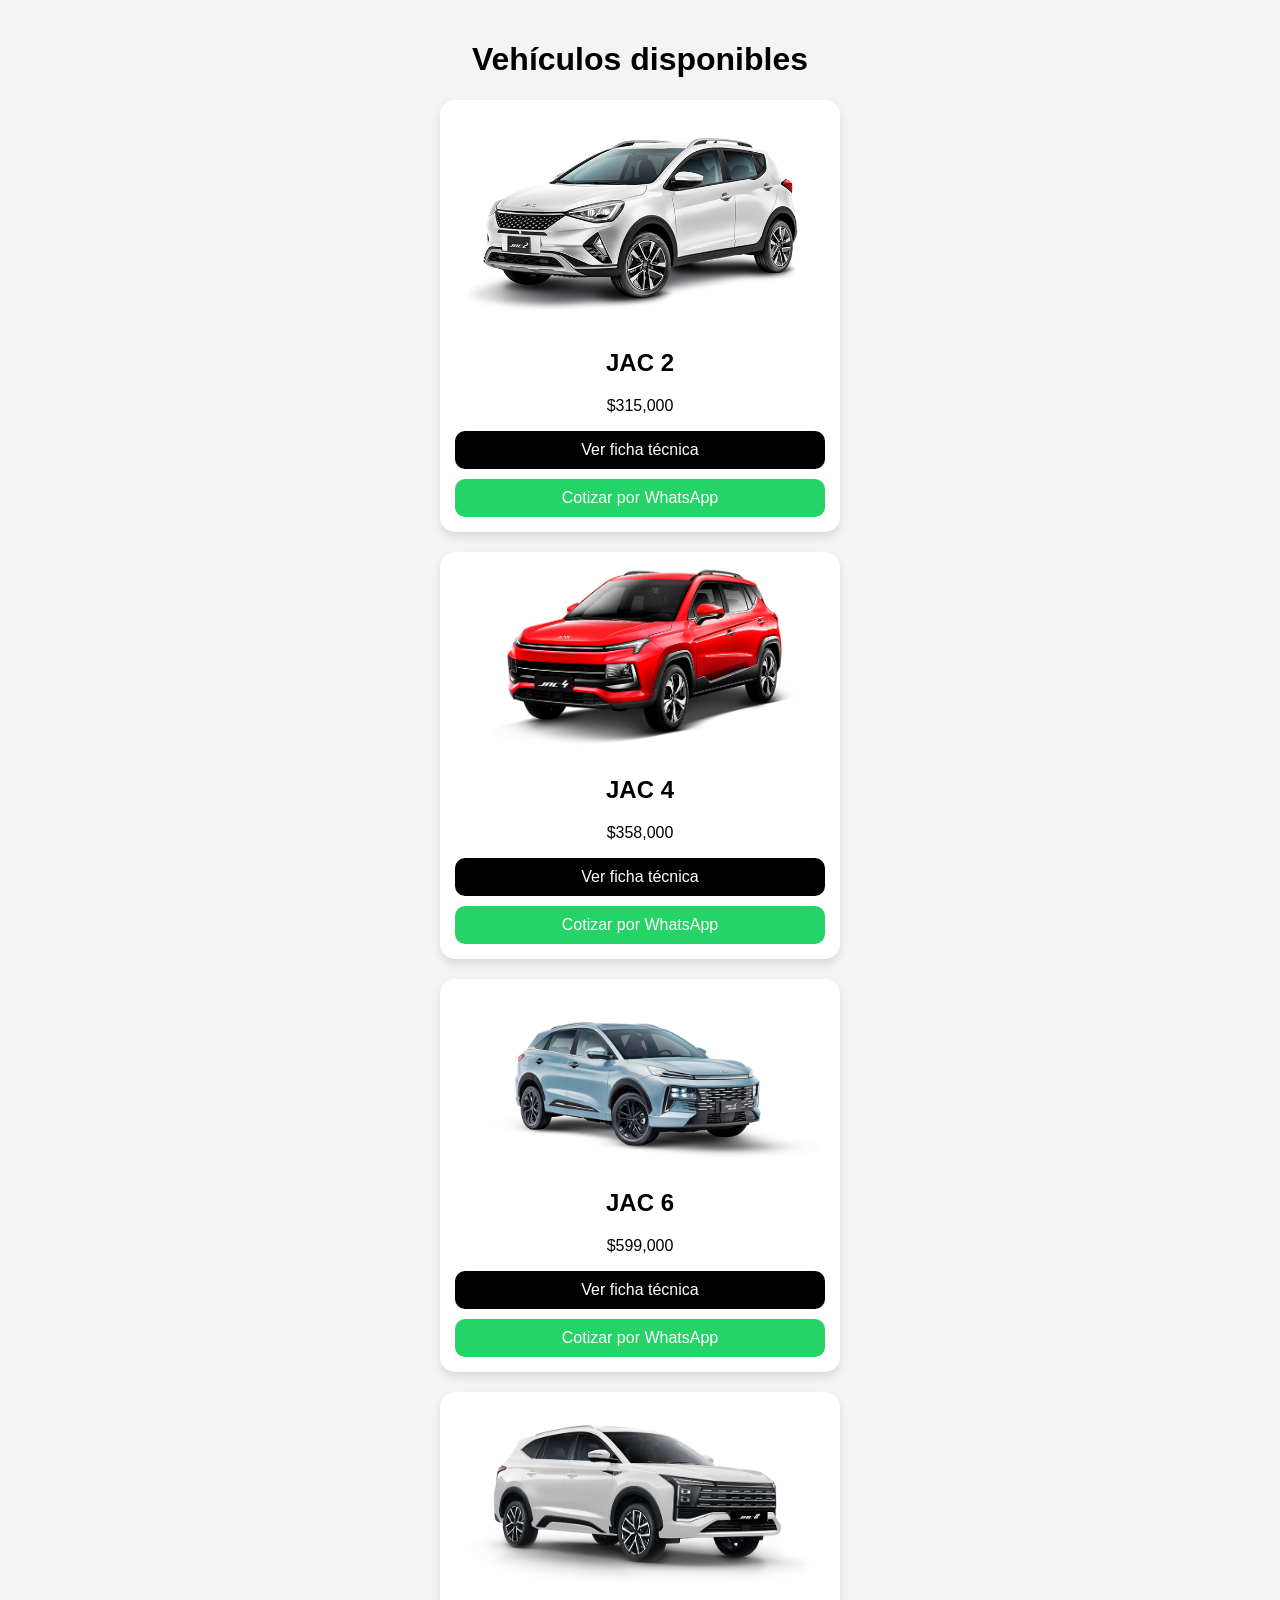
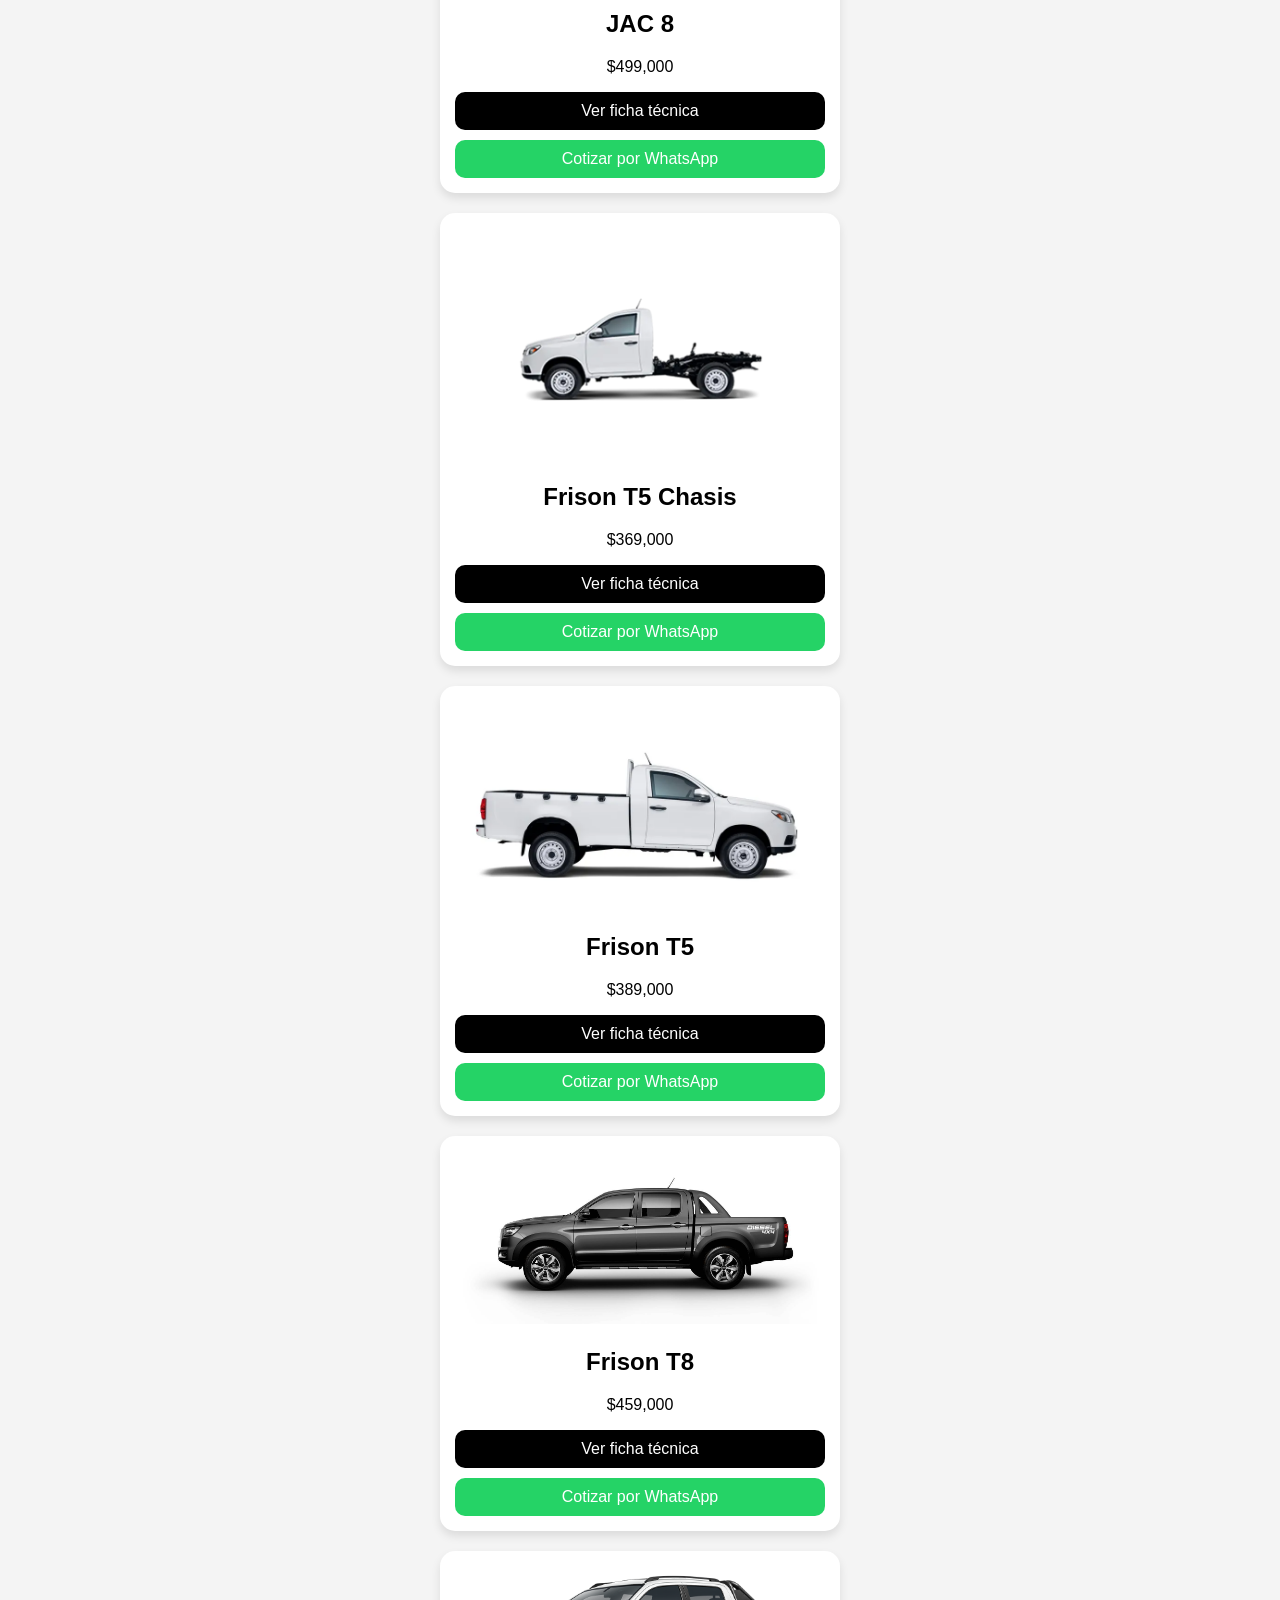
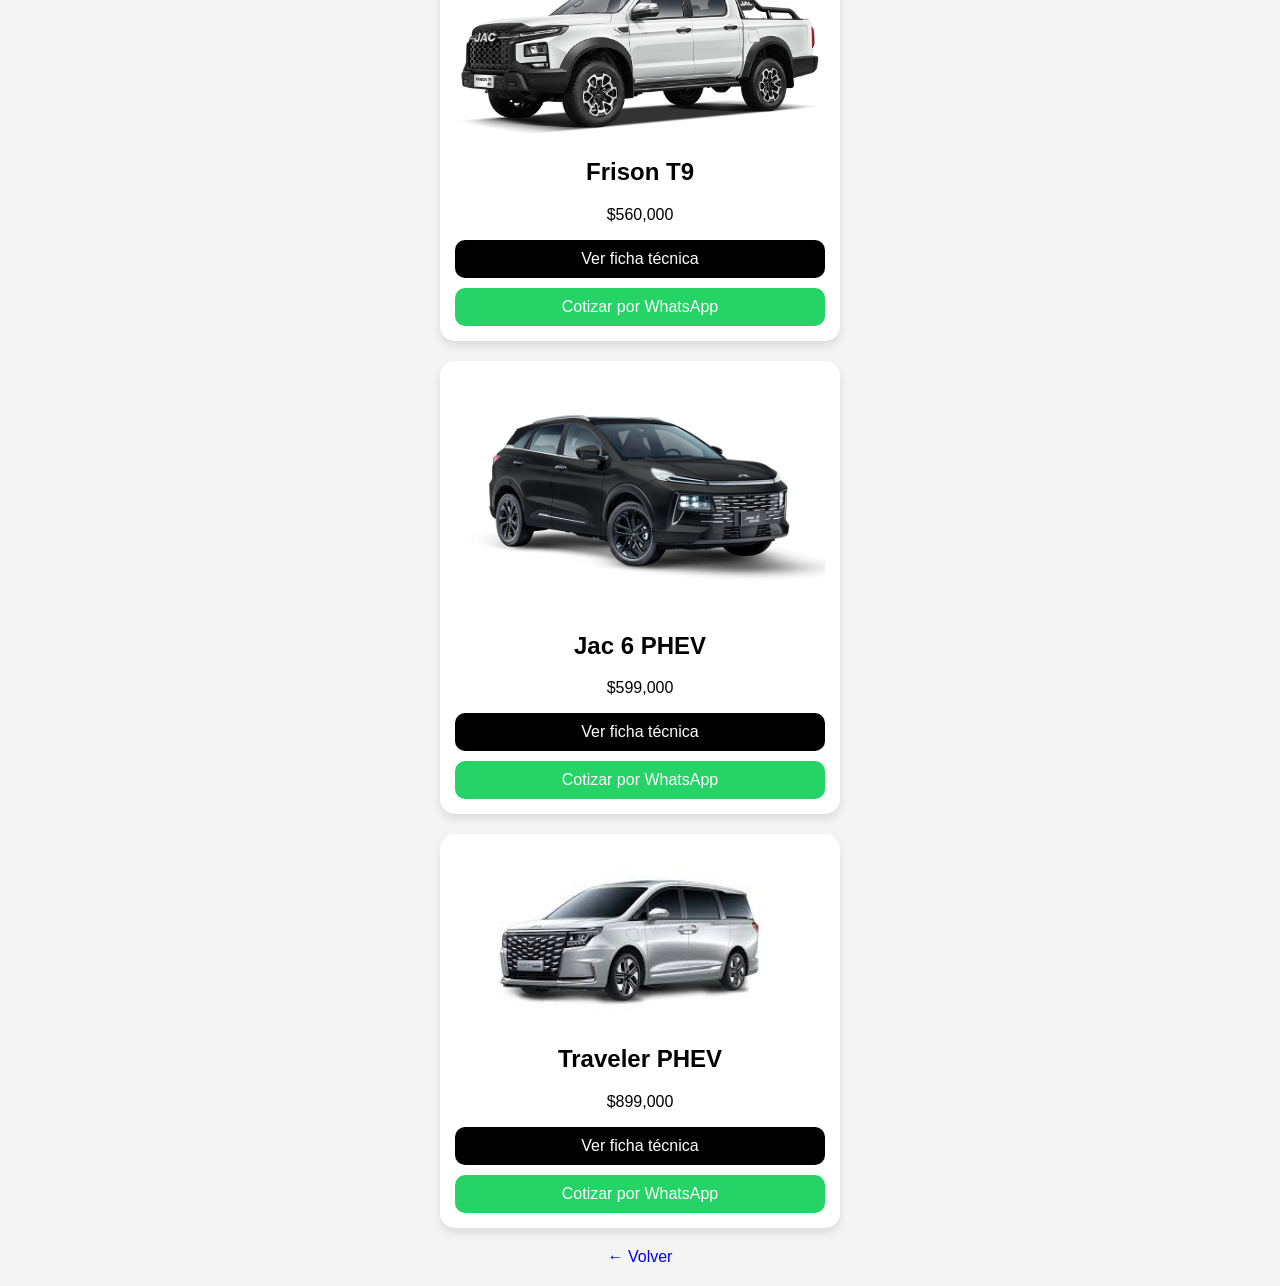
==== autos.html @ d7922a8b "tarjeta karla lista" ====
<!DOCTYPE html>
<html lang="es">
<head>
<meta charset="UTF-8">
<meta name="viewport" content="width=device-width, initial-scale=1.0">
<title>Vehículos</title>

<link rel="stylesheet" href="css/autos.css">
</head>

<body>

<div class="container">

<h1>Vehículos disponibles</h1>

<!-- AUTO 1 -->
<div class="card">
    <img src="src/jac2.jpg">
    <h2>JAC 2</h2>
    <p>$315,000</p>

    <a href="https://s3-giant-motors-cms-media-prod.s3.us-east-1.amazonaws.com/Ficha%20teÌcnica_JAC2%202026.pdf" target="_blank" class="btn-ver">
        Ver ficha técnica
    </a>

    <a href="https://wa.me/5219811570813" target="_blank" class="btn-wa">
        Cotizar por WhatsApp
    </a>
</div>

<!-- AUTO 2 -->
<div class="card">
    <img src="src/jac4.jpg">
    <h2>JAC 4</h2>
    <p>$358,000</p>

    <a href="https://s3-giant-motors-cms-media-prod.s3.us-east-1.amazonaws.com/Ficha%20tecnica%20JAC4%202026.pdf" target="_blank" class="btn-ver">
        Ver ficha técnica
    </a>

    <a href="https://wa.me/5219811570813" target="_blank" class="btn-wa">
        Cotizar por WhatsApp
    </a>
</div>

<!-- AUTO 3 -->
<div class="card">
    <img src="src/jac6.jpg">
    <h2>JAC 6</h2>
    <p>$599,000</p>

    <a href="https://s3-giant-motors-sitio-web-media.s3.us-east-1.amazonaws.com/Assets/JAC6-phev/info_media/Ficha+técnica+JAC6+PHEV.pdf" target="_blank" class="btn-ver">
        Ver ficha técnica
    </a>

    <a href="https://wa.me/5219811570813" target="_blank" class="btn-wa">
        Cotizar por WhatsApp
    </a>
</div>

<!-- AUTO 4 -->
<div class="card">
    <img src="src/jac8.jpg">
    <h2>JAC 8</h2>
    <p>$499,000</p>

    <a href="https://s3-giant-motors-cms-media-prod.s3.us-east-1.amazonaws.com/JAC_8_datasheet.pdf" target="_blank" class="btn-ver">
        Ver ficha técnica
    </a>

    <a href="https://wa.me/5219811570813" target="_blank" class="btn-wa">
        Cotizar por WhatsApp
    </a>
</div>

<!-- AUTO 5 -->
<div class="card">
    <img src="src/frisont5.jpg">
    <h2>Frison T5 Chasis</h2>
    <p>$369,000</p>

    <a href="https://s3-giant-motors-cms-media-prod.s3.us-east-1.amazonaws.com/Ficha%20tÃ©cnica_Frison%20T5%20Chasis_271125.pdf" target="_blank" class="btn-ver">
        Ver ficha técnica
    </a>

    <a href="https://wa.me/5219811570813" target="_blank" class="btn-wa">
        Cotizar por WhatsApp
    </a>
</div>
<!-- AUTO 6-->
<div class="card">
    <img src="src/frisont5c.jpg">
    <h2>Frison T5</h2>
    <p>$389,000</p>

    <a href="https://s3-giant-motors-cms-media-prod.s3.us-east-1.amazonaws.com/Ficha%20tÃ©cnica_Frison%20T5_271125.pdf" target="_blank" class="btn-ver">
        Ver ficha técnica
    </a>

    <a href="https://wa.me/5219811570813" target="_blank" class="btn-wa">
        Cotizar por WhatsApp
    </a>
</div>
<!-- AUTO 7 -->
<div class="card">
    <img src="src/frisonT8.jpg">
    <h2>Frison T8</h2>
    <p>$459,000</p>

    <a href="https://s3-giant-motors-cms-media-prod.s3.us-east-1.amazonaws.com/Ficha%20teÌcnica%20Frison%20T8%202026.pdf" target="_blank" class="btn-ver">
        Ver ficha técnica
    </a>

    <a href="https://wa.me/5219811570813" target="_blank" class="btn-wa">
        Cotizar por WhatsApp
    </a>
</div>

<div class="card">
    <img src="src/frisont9.jpg">
    <h2>Frison T9</h2>
    <p>$560,000</p>

    <a href="https://s3-giant-motors-cms-media-prod.s3.us-east-1.amazonaws.com/Ficha%20teÌcnica%20Frison%20T9_16.01.pdf target="_blank" class="btn-ver">
        Ver ficha técnica
    </a>

    <a href="https://wa.me/5219811570813" target="_blank" class="btn-wa">
        Cotizar por WhatsApp
    </a>
</div>

<div class="card">
    <img src="src/jac6phev.jpg">
    <h2>Jac 6 PHEV</h2>
    <p>$599,000</p>

    <a href="https://s3-giant-motors-sitio-web-media.s3.us-east-1.amazonaws.com/Assets/JAC6-phev/info_media/Ficha+técnica+JAC6+PHEV.pdf" target="_blank" class="btn-ver">
        Ver ficha técnica
    </a>

    <a href="https://wa.me/5219811570813" target="_blank" class="btn-wa">
        Cotizar por WhatsApp
    </a>
</div>

<div class="card">
    <img src="src/travelerphev.jpg">
    <h2>Traveler PHEV</h2>
    <p>$899,000</p>
    <a href="https://s3-giant-motors-crm-media-dev.s3.us-east-1.amazonaws.com/Products/product_datasheet_onepager/TRAVELER_PHEV/datasheet.pdf" target="_blank" class="btn-ver">
        Ver ficha técnica
    </a>

    <a href="https://wa.me/5219811570813" target="_blank" class="btn-wa">
        Cotizar por WhatsApp
    </a>
</div>

<a href="index.html" class="back">← Volver</a>

</div>

</body>
</html>
---- css/autos.css ----
body {
    font-family: Arial;
    margin: 0;
    background: #f4f4f4;
}

.container {
    max-width: 400px;
    margin: auto;
    padding: 20px;
}

h1 {
    text-align: center;
}

.card {
    background: white;
    border-radius: 15px;
    margin-bottom: 20px;
    padding: 15px;
    text-align: center;
    box-shadow: 0 5px 10px rgba(0,0,0,0.1);
}

.card img {
    width: 100%;
    border-radius: 10px;
}

.btn-ver {
    display: block;
    margin: 10px 0;
    padding: 10px;
    background: black;
    color: white;
    border-radius: 10px;
    text-decoration: none;
}

.btn-wa {
    display: block;
    padding: 10px;
    background: #25D366;
    color: white;
    border-radius: 10px;
    text-decoration: none;
}

.back {
    display: block;
    text-align: center;
    margin-top: 20px;
    text-decoration: none;
}
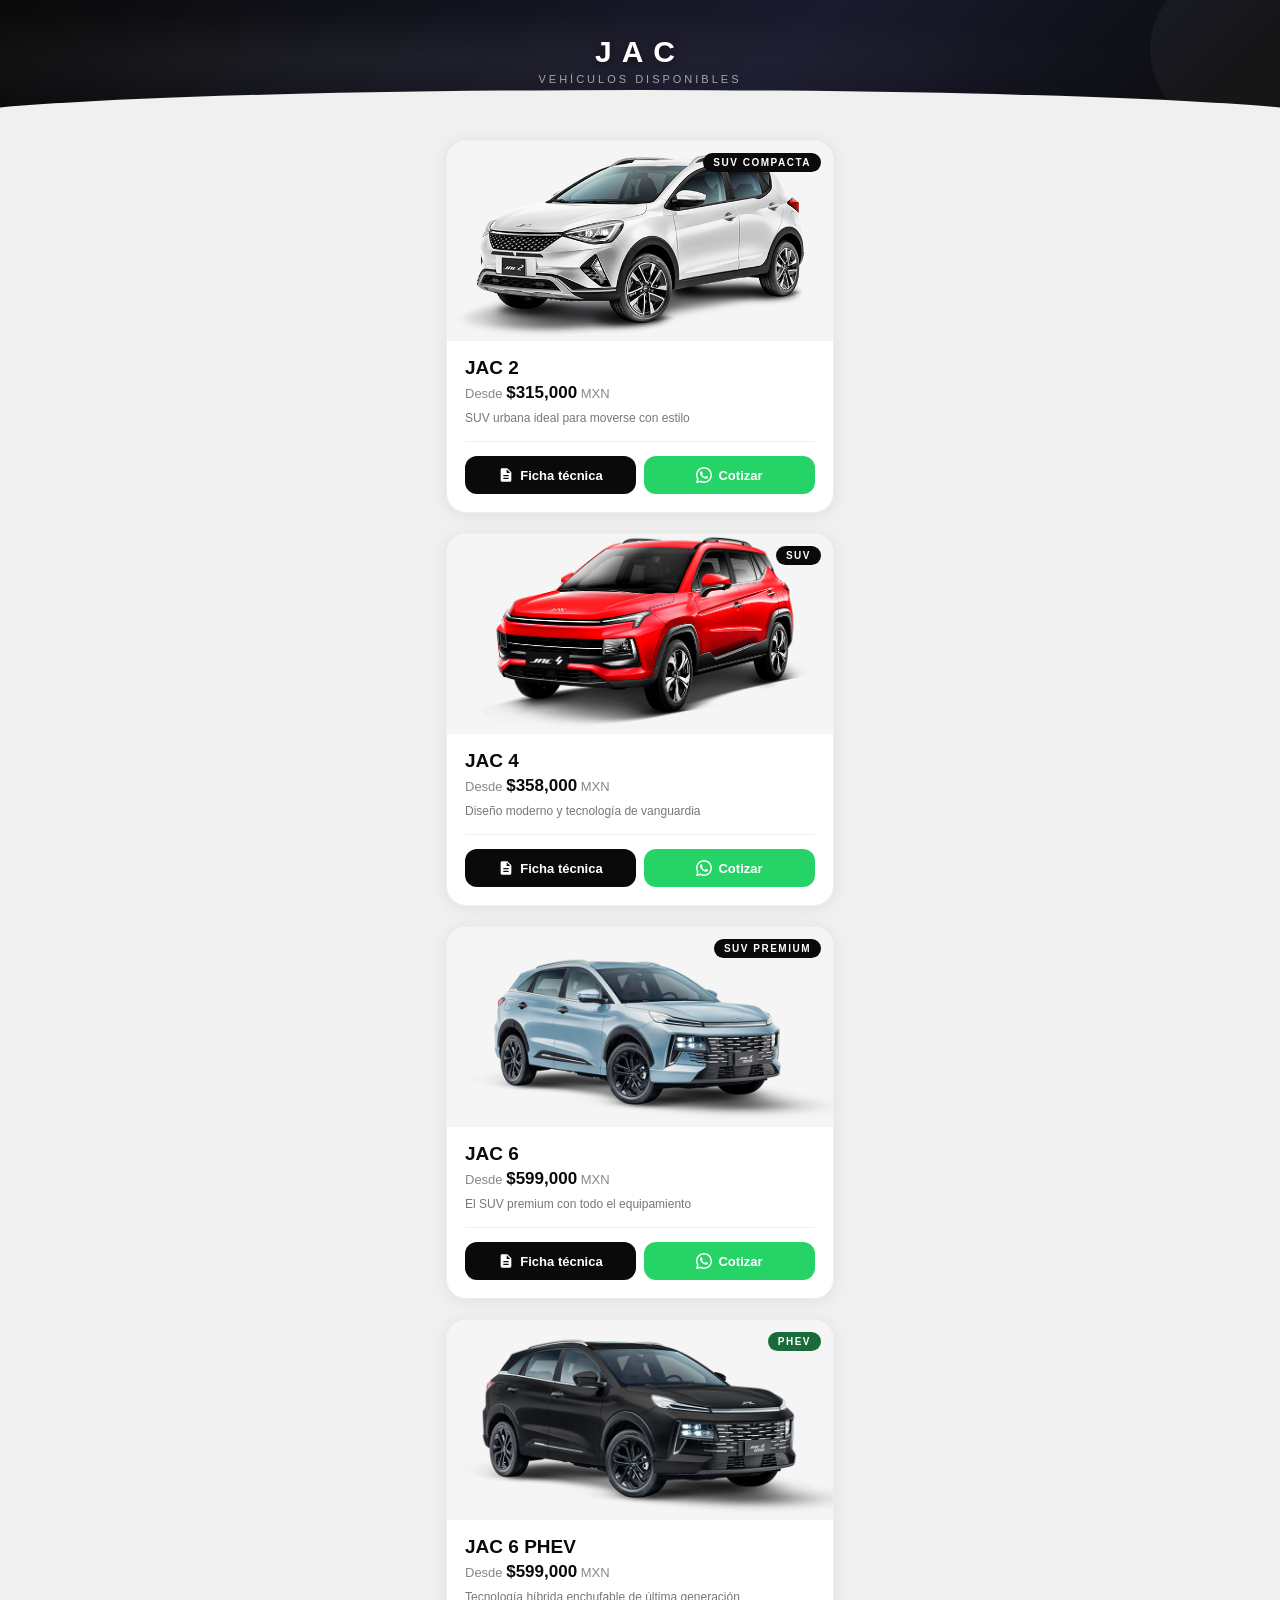
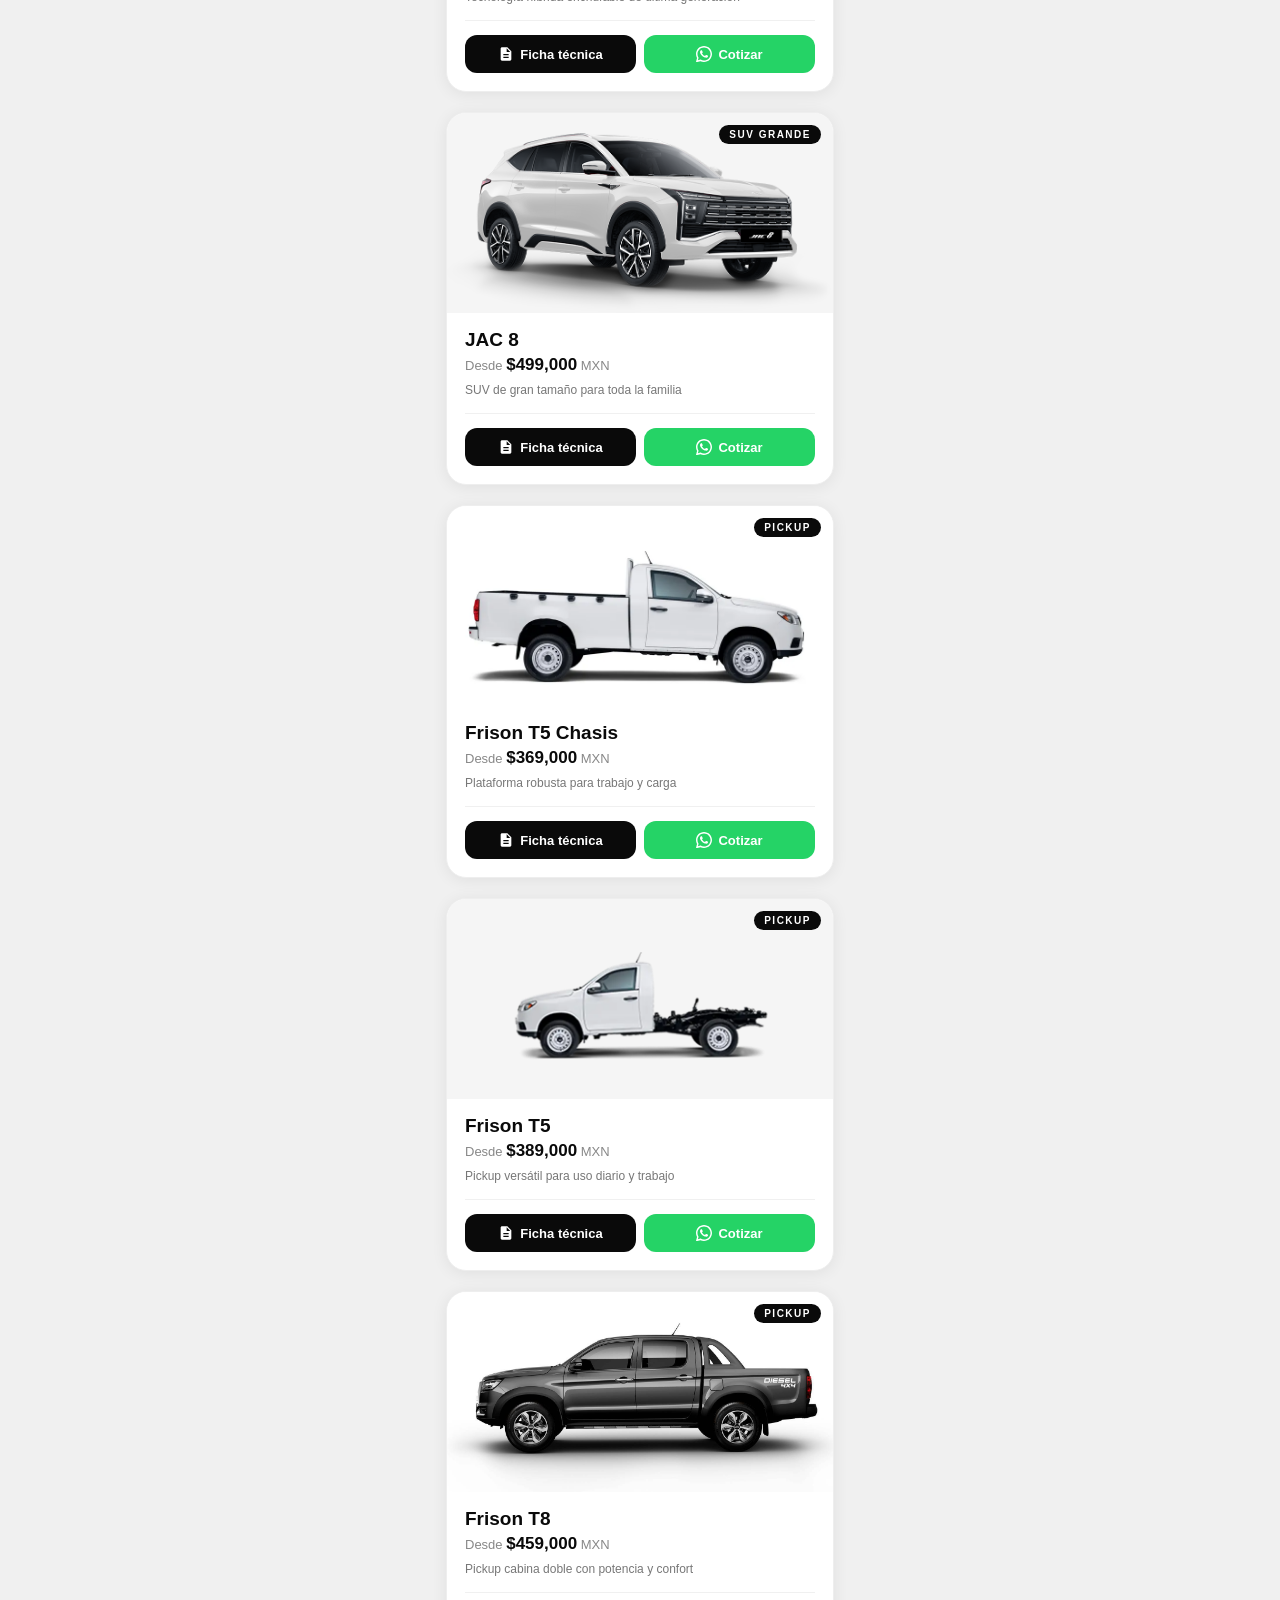
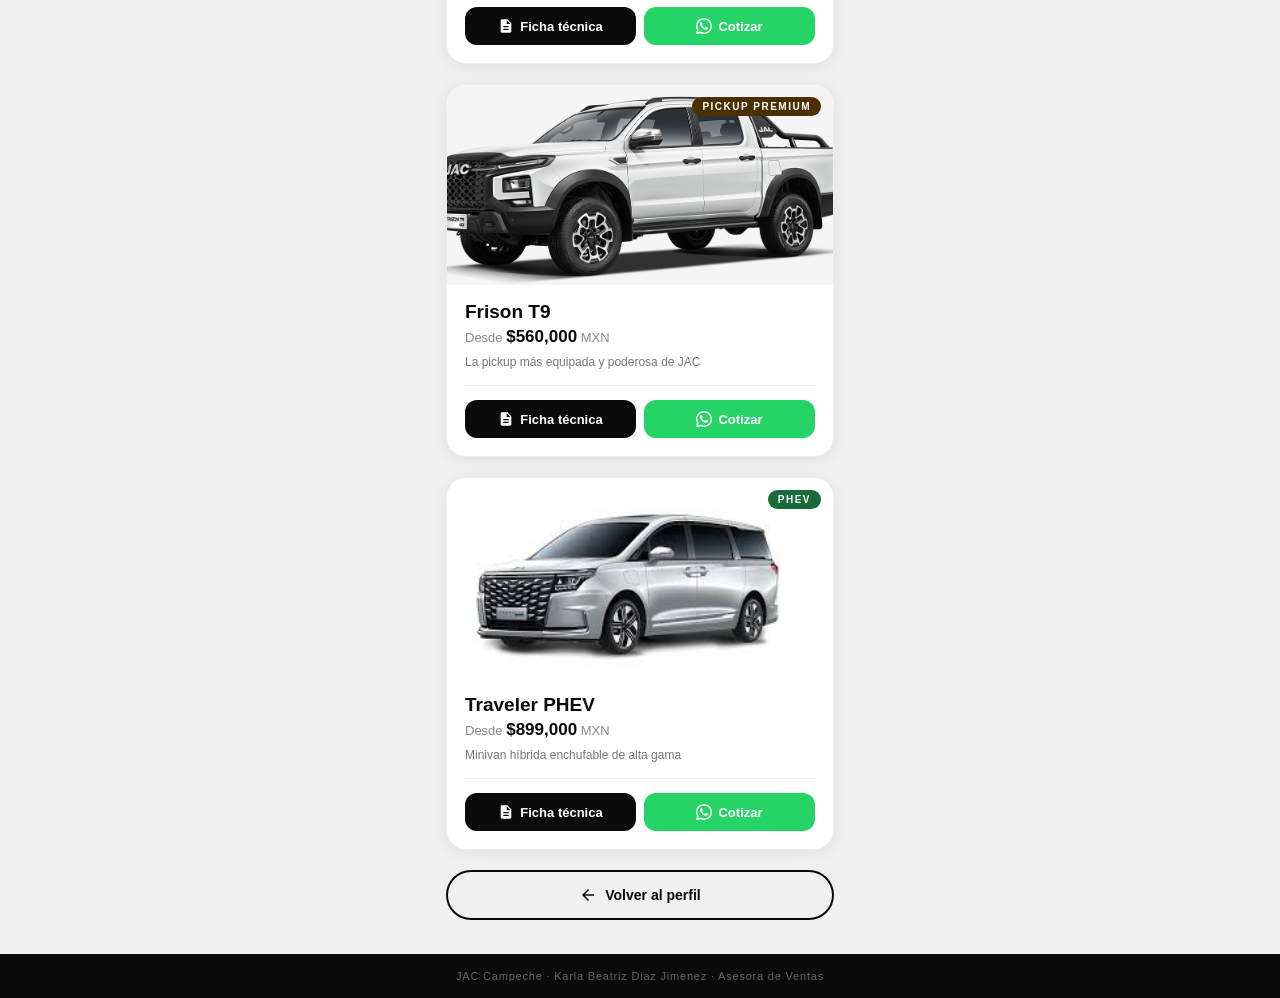
==== commit d62e8d18: "cambio de imagen y pdfs" ====
--- a/autos.html
+++ b/autos.html
@@ -3,163 +3,240 @@
 <head>
 <meta charset="UTF-8">
 <meta name="viewport" content="width=device-width, initial-scale=1.0">
-<title>Vehículos</title>
-
+<title>Vehículos JAC – Karla Diaz</title>
 <link rel="stylesheet" href="css/autos.css">
 </head>
-
 <body>
 
+<div class="page-header">
+  <div class="header-overlay"></div>
+  <div class="header-content">
+    <span class="header-brand">JAC</span>
+    <p class="header-sub">Vehículos disponibles</p>
+  </div>
+</div>
+
 <div class="container">
 
-<h1>Vehículos disponibles</h1>
-
-<!-- AUTO 1 -->
-<div class="card">
-    <img src="src/jac2.jpg">
-    <h2>JAC 2</h2>
-    <p>$315,000</p>
-
-    <a href="https://s3-giant-motors-cms-media-prod.s3.us-east-1.amazonaws.com/Ficha%20teÌcnica_JAC2%202026.pdf" target="_blank" class="btn-ver">
-        Ver ficha técnica
-    </a>
-
-    <a href="https://wa.me/5219811570813" target="_blank" class="btn-wa">
-        Cotizar por WhatsApp
-    </a>
+  <!-- JAC 2 -->
+  <div class="card">
+    <div class="card-badge">SUV Compacta</div>
+    <img src="src/jac2.jpg" alt="JAC 2">
+    <div class="card-body">
+      <h2>JAC 2</h2>
+      <p class="price">Desde <strong>$315,000</strong> MXN</p>
+      <p class="tagline">SUV urbana ideal para moverse con estilo</p>
+      <div class="card-actions">
+        <a href="fichas/jac2.pdf" target="_blank" class="btn-ver">
+          <svg viewBox="0 0 24 24" fill="currentColor" width="16" height="16"><path d="M14 2H6c-1.1 0-2 .9-2 2v16c0 1.1.9 2 2 2h12c1.1 0 2-.9 2-2V8l-6-6zm2 16H8v-2h8v2zm0-4H8v-2h8v2zm-3-5V3.5L18.5 9H13z"/></svg>
+          Ficha técnica
+        </a>
+        <a href="https://wa.me/5219811570813" target="_blank" class="btn-wa">
+          <svg viewBox="0 0 24 24" fill="currentColor" width="16" height="16"><path d="M17.472 14.382c-.297-.149-1.758-.867-2.03-.967c-.273-.099-.471-.148-.67.15c-.197.297-.767.966-.94 1.164c-.173.199-.347.223-.644.075c-.297-.15-1.255-.463-2.39-1.475c-.883-.788-1.48-1.761-1.653-2.059c-.173-.297-.018-.458.13-.606c.134-.133.298-.347.446-.52c.149-.174.198-.298.298-.497c.099-.198.05-.371-.025-.52c-.075-.149-.669-1.612-.916-2.207c-.242-.579-.487-.5-.669-.51c-.173-.008-.371-.01-.57-.01c-.198 0-.52.074-.792.372c-.272.297-1.04 1.016-1.04 2.479c0 1.462 1.065 2.875 1.213 3.074c.149.198 2.096 3.2 5.077 4.487c.709.306 1.262.489 1.694.625c.712.227 1.36.195 1.871.118c.571-.085 1.758-.719 2.006-1.413c.248-.694.248-1.289.173-1.413c-.074-.124-.272-.198-.57-.347zM12 0C5.373 0 0 5.373 0 12c0 2.127.558 4.121 1.531 5.847L.057 23.578a.563.563 0 00.666.726l5.898-1.545A11.945 11.945 0 0012 24c6.627 0 12-5.373 12-12S18.627 0 12 0zm0 21.818a9.805 9.805 0 01-5.032-1.386l-.361-.215-3.739.98.998-3.638-.235-.374A9.817 9.817 0 012.182 12C2.182 6.57 6.57 2.182 12 2.182S21.818 6.57 21.818 12 17.43 21.818 12 21.818z"/></svg>
+          Cotizar
+        </a>
+      </div>
+    </div>
+  </div>
+
+  <!-- JAC 4 -->
+  <div class="card">
+    <div class="card-badge">SUV</div>
+    <img src="src/jac4.jpg" alt="JAC 4">
+    <div class="card-body">
+      <h2>JAC 4</h2>
+      <p class="price">Desde <strong>$358,000</strong> MXN</p>
+      <p class="tagline">Diseño moderno y tecnología de vanguardia</p>
+      <div class="card-actions">
+        <a href="fichas/jac4.pdf" target="_blank" class="btn-ver">
+          <svg viewBox="0 0 24 24" fill="currentColor" width="16" height="16"><path d="M14 2H6c-1.1 0-2 .9-2 2v16c0 1.1.9 2 2 2h12c1.1 0 2-.9 2-2V8l-6-6zm2 16H8v-2h8v2zm0-4H8v-2h8v2zm-3-5V3.5L18.5 9H13z"/></svg>
+          Ficha técnica
+        </a>
+        <a href="https://wa.me/5219811570813" target="_blank" class="btn-wa">
+          <svg viewBox="0 0 24 24" fill="currentColor" width="16" height="16"><path d="M17.472 14.382c-.297-.149-1.758-.867-2.03-.967c-.273-.099-.471-.148-.67.15c-.197.297-.767.966-.94 1.164c-.173.199-.347.223-.644.075c-.297-.15-1.255-.463-2.39-1.475c-.883-.788-1.48-1.761-1.653-2.059c-.173-.297-.018-.458.13-.606c.134-.133.298-.347.446-.52c.149-.174.198-.298.298-.497c.099-.198.05-.371-.025-.52c-.075-.149-.669-1.612-.916-2.207c-.242-.579-.487-.5-.669-.51c-.173-.008-.371-.01-.57-.01c-.198 0-.52.074-.792.372c-.272.297-1.04 1.016-1.04 2.479c0 1.462 1.065 2.875 1.213 3.074c.149.198 2.096 3.2 5.077 4.487c.709.306 1.262.489 1.694.625c.712.227 1.36.195 1.871.118c.571-.085 1.758-.719 2.006-1.413c.248-.694.248-1.289.173-1.413c-.074-.124-.272-.198-.57-.347zM12 0C5.373 0 0 5.373 0 12c0 2.127.558 4.121 1.531 5.847L.057 23.578a.563.563 0 00.666.726l5.898-1.545A11.945 11.945 0 0012 24c6.627 0 12-5.373 12-12S18.627 0 12 0zm0 21.818a9.805 9.805 0 01-5.032-1.386l-.361-.215-3.739.98.998-3.638-.235-.374A9.817 9.817 0 012.182 12C2.182 6.57 6.57 2.182 12 2.182S21.818 6.57 21.818 12 17.43 21.818 12 21.818z"/></svg>
+          Cotizar
+        </a>
+      </div>
+    </div>
+  </div>
+
+  <!-- JAC 6 -->
+  <div class="card">
+    <div class="card-badge">SUV Premium</div>
+    <img src="src/jac6.jpg" alt="JAC 6">
+    <div class="card-body">
+      <h2>JAC 6</h2>
+      <p class="price">Desde <strong>$599,000</strong> MXN</p>
+      <p class="tagline">El SUV premium con todo el equipamiento</p>
+      <div class="card-actions">
+        <a href="fichas/jac6.pdf" target="_blank" class="btn-ver">
+          <svg viewBox="0 0 24 24" fill="currentColor" width="16" height="16"><path d="M14 2H6c-1.1 0-2 .9-2 2v16c0 1.1.9 2 2 2h12c1.1 0 2-.9 2-2V8l-6-6zm2 16H8v-2h8v2zm0-4H8v-2h8v2zm-3-5V3.5L18.5 9H13z"/></svg>
+          Ficha técnica
+        </a>
+        <a href="https://wa.me/5219811570813" target="_blank" class="btn-wa">
+          <svg viewBox="0 0 24 24" fill="currentColor" width="16" height="16"><path d="M17.472 14.382c-.297-.149-1.758-.867-2.03-.967c-.273-.099-.471-.148-.67.15c-.197.297-.767.966-.94 1.164c-.173.199-.347.223-.644.075c-.297-.15-1.255-.463-2.39-1.475c-.883-.788-1.48-1.761-1.653-2.059c-.173-.297-.018-.458.13-.606c.134-.133.298-.347.446-.52c.149-.174.198-.298.298-.497c.099-.198.05-.371-.025-.52c-.075-.149-.669-1.612-.916-2.207c-.242-.579-.487-.5-.669-.51c-.173-.008-.371-.01-.57-.01c-.198 0-.52.074-.792.372c-.272.297-1.04 1.016-1.04 2.479c0 1.462 1.065 2.875 1.213 3.074c.149.198 2.096 3.2 5.077 4.487c.709.306 1.262.489 1.694.625c.712.227 1.36.195 1.871.118c.571-.085 1.758-.719 2.006-1.413c.248-.694.248-1.289.173-1.413c-.074-.124-.272-.198-.57-.347zM12 0C5.373 0 0 5.373 0 12c0 2.127.558 4.121 1.531 5.847L.057 23.578a.563.563 0 00.666.726l5.898-1.545A11.945 11.945 0 0012 24c6.627 0 12-5.373 12-12S18.627 0 12 0zm0 21.818a9.805 9.805 0 01-5.032-1.386l-.361-.215-3.739.98.998-3.638-.235-.374A9.817 9.817 0 012.182 12C2.182 6.57 6.57 2.182 12 2.182S21.818 6.57 21.818 12 17.43 21.818 12 21.818z"/></svg>
+          Cotizar
+        </a>
+      </div>
+    </div>
+  </div>
+
+  <!-- JAC 6 PHEV -->
+  <div class="card">
+    <div class="card-badge badge-phev">PHEV</div>
+    <img src="src/jac6phev.jpg" alt="JAC 6 PHEV">
+    <div class="card-body">
+      <h2>JAC 6 PHEV</h2>
+      <p class="price">Desde <strong>$599,000</strong> MXN</p>
+      <p class="tagline">Tecnología híbrida enchufable de última generación</p>
+      <div class="card-actions">
+        <a href="fichas/jac6phev.pdf" target="_blank" class="btn-ver">
+          <svg viewBox="0 0 24 24" fill="currentColor" width="16" height="16"><path d="M14 2H6c-1.1 0-2 .9-2 2v16c0 1.1.9 2 2 2h12c1.1 0 2-.9 2-2V8l-6-6zm2 16H8v-2h8v2zm0-4H8v-2h8v2zm-3-5V3.5L18.5 9H13z"/></svg>
+          Ficha técnica
+        </a>
+        <a href="https://wa.me/5219811570813" target="_blank" class="btn-wa">
+          <svg viewBox="0 0 24 24" fill="currentColor" width="16" height="16"><path d="M17.472 14.382c-.297-.149-1.758-.867-2.03-.967c-.273-.099-.471-.148-.67.15c-.197.297-.767.966-.94 1.164c-.173.199-.347.223-.644.075c-.297-.15-1.255-.463-2.39-1.475c-.883-.788-1.48-1.761-1.653-2.059c-.173-.297-.018-.458.13-.606c.134-.133.298-.347.446-.52c.149-.174.198-.298.298-.497c.099-.198.05-.371-.025-.52c-.075-.149-.669-1.612-.916-2.207c-.242-.579-.487-.5-.669-.51c-.173-.008-.371-.01-.57-.01c-.198 0-.52.074-.792.372c-.272.297-1.04 1.016-1.04 2.479c0 1.462 1.065 2.875 1.213 3.074c.149.198 2.096 3.2 5.077 4.487c.709.306 1.262.489 1.694.625c.712.227 1.36.195 1.871.118c.571-.085 1.758-.719 2.006-1.413c.248-.694.248-1.289.173-1.413c-.074-.124-.272-.198-.57-.347zM12 0C5.373 0 0 5.373 0 12c0 2.127.558 4.121 1.531 5.847L.057 23.578a.563.563 0 00.666.726l5.898-1.545A11.945 11.945 0 0012 24c6.627 0 12-5.373 12-12S18.627 0 12 0zm0 21.818a9.805 9.805 0 01-5.032-1.386l-.361-.215-3.739.98.998-3.638-.235-.374A9.817 9.817 0 012.182 12C2.182 6.57 6.57 2.182 12 2.182S21.818 6.57 21.818 12 17.43 21.818 12 21.818z"/></svg>
+          Cotizar
+        </a>
+      </div>
+    </div>
+  </div>
+
+  <!-- JAC 8 -->
+  <div class="card">
+    <div class="card-badge">SUV Grande</div>
+    <img src="src/jac8.jpg" alt="JAC 8">
+    <div class="card-body">
+      <h2>JAC 8</h2>
+      <p class="price">Desde <strong>$499,000</strong> MXN</p>
+      <p class="tagline">SUV de gran tamaño para toda la familia</p>
+      <div class="card-actions">
+        <a href="fichas/jac8.pdf" target="_blank" class="btn-ver">
+          <svg viewBox="0 0 24 24" fill="currentColor" width="16" height="16"><path d="M14 2H6c-1.1 0-2 .9-2 2v16c0 1.1.9 2 2 2h12c1.1 0 2-.9 2-2V8l-6-6zm2 16H8v-2h8v2zm0-4H8v-2h8v2zm-3-5V3.5L18.5 9H13z"/></svg>
+          Ficha técnica
+        </a>
+        <a href="https://wa.me/5219811570813" target="_blank" class="btn-wa">
+          <svg viewBox="0 0 24 24" fill="currentColor" width="16" height="16"><path d="M17.472 14.382c-.297-.149-1.758-.867-2.03-.967c-.273-.099-.471-.148-.67.15c-.197.297-.767.966-.94 1.164c-.173.199-.347.223-.644.075c-.297-.15-1.255-.463-2.39-1.475c-.883-.788-1.48-1.761-1.653-2.059c-.173-.297-.018-.458.13-.606c.134-.133.298-.347.446-.52c.149-.174.198-.298.298-.497c.099-.198.05-.371-.025-.52c-.075-.149-.669-1.612-.916-2.207c-.242-.579-.487-.5-.669-.51c-.173-.008-.371-.01-.57-.01c-.198 0-.52.074-.792.372c-.272.297-1.04 1.016-1.04 2.479c0 1.462 1.065 2.875 1.213 3.074c.149.198 2.096 3.2 5.077 4.487c.709.306 1.262.489 1.694.625c.712.227 1.36.195 1.871.118c.571-.085 1.758-.719 2.006-1.413c.248-.694.248-1.289.173-1.413c-.074-.124-.272-.198-.57-.347zM12 0C5.373 0 0 5.373 0 12c0 2.127.558 4.121 1.531 5.847L.057 23.578a.563.563 0 00.666.726l5.898-1.545A11.945 11.945 0 0012 24c6.627 0 12-5.373 12-12S18.627 0 12 0zm0 21.818a9.805 9.805 0 01-5.032-1.386l-.361-.215-3.739.98.998-3.638-.235-.374A9.817 9.817 0 012.182 12C2.182 6.57 6.57 2.182 12 2.182S21.818 6.57 21.818 12 17.43 21.818 12 21.818z"/></svg>
+          Cotizar
+        </a>
+      </div>
+    </div>
+  </div>
+
+  <!-- FRISON T5 CHASIS -->
+  <div class="card">
+    <div class="card-badge">Pickup</div>
+    <img src="src/frisont5c.jpg" alt="Frison T5 Chasis">
+    <div class="card-body">
+      <h2>Frison T5 Chasis</h2>
+      <p class="price">Desde <strong>$369,000</strong> MXN</p>
+      <p class="tagline">Plataforma robusta para trabajo y carga</p>
+      <div class="card-actions">
+        <a href="fichas/frisont5chasis.pdf" target="_blank" class="btn-ver">
+          <svg viewBox="0 0 24 24" fill="currentColor" width="16" height="16"><path d="M14 2H6c-1.1 0-2 .9-2 2v16c0 1.1.9 2 2 2h12c1.1 0 2-.9 2-2V8l-6-6zm2 16H8v-2h8v2zm0-4H8v-2h8v2zm-3-5V3.5L18.5 9H13z"/></svg>
+          Ficha técnica
+        </a>
+        <a href="https://wa.me/5219811570813" target="_blank" class="btn-wa">
+          <svg viewBox="0 0 24 24" fill="currentColor" width="16" height="16"><path d="M17.472 14.382c-.297-.149-1.758-.867-2.03-.967c-.273-.099-.471-.148-.67.15c-.197.297-.767.966-.94 1.164c-.173.199-.347.223-.644.075c-.297-.15-1.255-.463-2.39-1.475c-.883-.788-1.48-1.761-1.653-2.059c-.173-.297-.018-.458.13-.606c.134-.133.298-.347.446-.52c.149-.174.198-.298.298-.497c.099-.198.05-.371-.025-.52c-.075-.149-.669-1.612-.916-2.207c-.242-.579-.487-.5-.669-.51c-.173-.008-.371-.01-.57-.01c-.198 0-.52.074-.792.372c-.272.297-1.04 1.016-1.04 2.479c0 1.462 1.065 2.875 1.213 3.074c.149.198 2.096 3.2 5.077 4.487c.709.306 1.262.489 1.694.625c.712.227 1.36.195 1.871.118c.571-.085 1.758-.719 2.006-1.413c.248-.694.248-1.289.173-1.413c-.074-.124-.272-.198-.57-.347zM12 0C5.373 0 0 5.373 0 12c0 2.127.558 4.121 1.531 5.847L.057 23.578a.563.563 0 00.666.726l5.898-1.545A11.945 11.945 0 0012 24c6.627 0 12-5.373 12-12S18.627 0 12 0zm0 21.818a9.805 9.805 0 01-5.032-1.386l-.361-.215-3.739.98.998-3.638-.235-.374A9.817 9.817 0 012.182 12C2.182 6.57 6.57 2.182 12 2.182S21.818 6.57 21.818 12 17.43 21.818 12 21.818z"/></svg>
+          Cotizar
+        </a>
+      </div>
+    </div>
+  </div>
+
+  <!-- FRISON T5 -->
+  <div class="card">
+    <div class="card-badge">Pickup</div>
+    <img src="src/frisont5.jpg" alt="Frison T5">
+    <div class="card-body">
+      <h2>Frison T5</h2>
+      <p class="price">Desde <strong>$389,000</strong> MXN</p>
+      <p class="tagline">Pickup versátil para uso diario y trabajo</p>
+      <div class="card-actions">
+        <a href="fichas/frisont5.pdf" target="_blank" class="btn-ver">
+          <svg viewBox="0 0 24 24" fill="currentColor" width="16" height="16"><path d="M14 2H6c-1.1 0-2 .9-2 2v16c0 1.1.9 2 2 2h12c1.1 0 2-.9 2-2V8l-6-6zm2 16H8v-2h8v2zm0-4H8v-2h8v2zm-3-5V3.5L18.5 9H13z"/></svg>
+          Ficha técnica
+        </a>
+        <a href="https://wa.me/5219811570813" target="_blank" class="btn-wa">
+          <svg viewBox="0 0 24 24" fill="currentColor" width="16" height="16"><path d="M17.472 14.382c-.297-.149-1.758-.867-2.03-.967c-.273-.099-.471-.148-.67.15c-.197.297-.767.966-.94 1.164c-.173.199-.347.223-.644.075c-.297-.15-1.255-.463-2.39-1.475c-.883-.788-1.48-1.761-1.653-2.059c-.173-.297-.018-.458.13-.606c.134-.133.298-.347.446-.52c.149-.174.198-.298.298-.497c.099-.198.05-.371-.025-.52c-.075-.149-.669-1.612-.916-2.207c-.242-.579-.487-.5-.669-.51c-.173-.008-.371-.01-.57-.01c-.198 0-.52.074-.792.372c-.272.297-1.04 1.016-1.04 2.479c0 1.462 1.065 2.875 1.213 3.074c.149.198 2.096 3.2 5.077 4.487c.709.306 1.262.489 1.694.625c.712.227 1.36.195 1.871.118c.571-.085 1.758-.719 2.006-1.413c.248-.694.248-1.289.173-1.413c-.074-.124-.272-.198-.57-.347zM12 0C5.373 0 0 5.373 0 12c0 2.127.558 4.121 1.531 5.847L.057 23.578a.563.563 0 00.666.726l5.898-1.545A11.945 11.945 0 0012 24c6.627 0 12-5.373 12-12S18.627 0 12 0zm0 21.818a9.805 9.805 0 01-5.032-1.386l-.361-.215-3.739.98.998-3.638-.235-.374A9.817 9.817 0 012.182 12C2.182 6.57 6.57 2.182 12 2.182S21.818 6.57 21.818 12 17.43 21.818 12 21.818z"/></svg>
+          Cotizar
+        </a>
+      </div>
+    </div>
+  </div>
+
+  <!-- FRISON T8 -->
+  <div class="card">
+    <div class="card-badge">Pickup</div>
+    <img src="src/frisonT8.jpg" alt="Frison T8">
+    <div class="card-body">
+      <h2>Frison T8</h2>
+      <p class="price">Desde <strong>$459,000</strong> MXN</p>
+      <p class="tagline">Pickup cabina doble con potencia y confort</p>
+      <div class="card-actions">
+        <a href="fichas/frisont8.pdf" target="_blank" class="btn-ver">
+          <svg viewBox="0 0 24 24" fill="currentColor" width="16" height="16"><path d="M14 2H6c-1.1 0-2 .9-2 2v16c0 1.1.9 2 2 2h12c1.1 0 2-.9 2-2V8l-6-6zm2 16H8v-2h8v2zm0-4H8v-2h8v2zm-3-5V3.5L18.5 9H13z"/></svg>
+          Ficha técnica
+        </a>
+        <a href="https://wa.me/5219811570813" target="_blank" class="btn-wa">
+          <svg viewBox="0 0 24 24" fill="currentColor" width="16" height="16"><path d="M17.472 14.382c-.297-.149-1.758-.867-2.03-.967c-.273-.099-.471-.148-.67.15c-.197.297-.767.966-.94 1.164c-.173.199-.347.223-.644.075c-.297-.15-1.255-.463-2.39-1.475c-.883-.788-1.48-1.761-1.653-2.059c-.173-.297-.018-.458.13-.606c.134-.133.298-.347.446-.52c.149-.174.198-.298.298-.497c.099-.198.05-.371-.025-.52c-.075-.149-.669-1.612-.916-2.207c-.242-.579-.487-.5-.669-.51c-.173-.008-.371-.01-.57-.01c-.198 0-.52.074-.792.372c-.272.297-1.04 1.016-1.04 2.479c0 1.462 1.065 2.875 1.213 3.074c.149.198 2.096 3.2 5.077 4.487c.709.306 1.262.489 1.694.625c.712.227 1.36.195 1.871.118c.571-.085 1.758-.719 2.006-1.413c.248-.694.248-1.289.173-1.413c-.074-.124-.272-.198-.57-.347zM12 0C5.373 0 0 5.373 0 12c0 2.127.558 4.121 1.531 5.847L.057 23.578a.563.563 0 00.666.726l5.898-1.545A11.945 11.945 0 0012 24c6.627 0 12-5.373 12-12S18.627 0 12 0zm0 21.818a9.805 9.805 0 01-5.032-1.386l-.361-.215-3.739.98.998-3.638-.235-.374A9.817 9.817 0 012.182 12C2.182 6.57 6.57 2.182 12 2.182S21.818 6.57 21.818 12 17.43 21.818 12 21.818z"/></svg>
+          Cotizar
+        </a>
+      </div>
+    </div>
+  </div>
+
+  <!-- FRISON T9 -->
+  <div class="card">
+    <div class="card-badge badge-premium">Pickup Premium</div>
+    <img src="src/frisont9.jpg" alt="Frison T9">
+    <div class="card-body">
+      <h2>Frison T9</h2>
+      <p class="price">Desde <strong>$560,000</strong> MXN</p>
+      <p class="tagline">La pickup más equipada y poderosa de JAC</p>
+      <div class="card-actions">
+        <a href="fichas/frisont9.pdf" target="_blank" class="btn-ver">
+          <svg viewBox="0 0 24 24" fill="currentColor" width="16" height="16"><path d="M14 2H6c-1.1 0-2 .9-2 2v16c0 1.1.9 2 2 2h12c1.1 0 2-.9 2-2V8l-6-6zm2 16H8v-2h8v2zm0-4H8v-2h8v2zm-3-5V3.5L18.5 9H13z"/></svg>
+          Ficha técnica
+        </a>
+        <a href="https://wa.me/5219811570813" target="_blank" class="btn-wa">
+          <svg viewBox="0 0 24 24" fill="currentColor" width="16" height="16"><path d="M17.472 14.382c-.297-.149-1.758-.867-2.03-.967c-.273-.099-.471-.148-.67.15c-.197.297-.767.966-.94 1.164c-.173.199-.347.223-.644.075c-.297-.15-1.255-.463-2.39-1.475c-.883-.788-1.48-1.761-1.653-2.059c-.173-.297-.018-.458.13-.606c.134-.133.298-.347.446-.52c.149-.174.198-.298.298-.497c.099-.198.05-.371-.025-.52c-.075-.149-.669-1.612-.916-2.207c-.242-.579-.487-.5-.669-.51c-.173-.008-.371-.01-.57-.01c-.198 0-.52.074-.792.372c-.272.297-1.04 1.016-1.04 2.479c0 1.462 1.065 2.875 1.213 3.074c.149.198 2.096 3.2 5.077 4.487c.709.306 1.262.489 1.694.625c.712.227 1.36.195 1.871.118c.571-.085 1.758-.719 2.006-1.413c.248-.694.248-1.289.173-1.413c-.074-.124-.272-.198-.57-.347zM12 0C5.373 0 0 5.373 0 12c0 2.127.558 4.121 1.531 5.847L.057 23.578a.563.563 0 00.666.726l5.898-1.545A11.945 11.945 0 0012 24c6.627 0 12-5.373 12-12S18.627 0 12 0zm0 21.818a9.805 9.805 0 01-5.032-1.386l-.361-.215-3.739.98.998-3.638-.235-.374A9.817 9.817 0 012.182 12C2.182 6.57 6.57 2.182 12 2.182S21.818 6.57 21.818 12 17.43 21.818 12 21.818z"/></svg>
+          Cotizar
+        </a>
+      </div>
+    </div>
+  </div>
+
+  <!-- TRAVELER PHEV -->
+  <div class="card">
+    <div class="card-badge badge-phev">PHEV</div>
+    <img src="src/travelerphev.jpg" alt="Traveler PHEV">
+    <div class="card-body">
+      <h2>Traveler PHEV</h2>
+      <p class="price">Desde <strong>$899,000</strong> MXN</p>
+      <p class="tagline">Minivan híbrida enchufable de alta gama</p>
+      <div class="card-actions">
+        <a href="fichas/travelerphev.pdf" target="_blank" class="btn-ver">
+          <svg viewBox="0 0 24 24" fill="currentColor" width="16" height="16"><path d="M14 2H6c-1.1 0-2 .9-2 2v16c0 1.1.9 2 2 2h12c1.1 0 2-.9 2-2V8l-6-6zm2 16H8v-2h8v2zm0-4H8v-2h8v2zm-3-5V3.5L18.5 9H13z"/></svg>
+          Ficha técnica
+        </a>
+        <a href="https://wa.me/5219811570813" target="_blank" class="btn-wa">
+          <svg viewBox="0 0 24 24" fill="currentColor" width="16" height="16"><path d="M17.472 14.382c-.297-.149-1.758-.867-2.03-.967c-.273-.099-.471-.148-.67.15c-.197.297-.767.966-.94 1.164c-.173.199-.347.223-.644.075c-.297-.15-1.255-.463-2.39-1.475c-.883-.788-1.48-1.761-1.653-2.059c-.173-.297-.018-.458.13-.606c.134-.133.298-.347.446-.52c.149-.174.198-.298.298-.497c.099-.198.05-.371-.025-.52c-.075-.149-.669-1.612-.916-2.207c-.242-.579-.487-.5-.669-.51c-.173-.008-.371-.01-.57-.01c-.198 0-.52.074-.792.372c-.272.297-1.04 1.016-1.04 2.479c0 1.462 1.065 2.875 1.213 3.074c.149.198 2.096 3.2 5.077 4.487c.709.306 1.262.489 1.694.625c.712.227 1.36.195 1.871.118c.571-.085 1.758-.719 2.006-1.413c.248-.694.248-1.289.173-1.413c-.074-.124-.272-.198-.57-.347zM12 0C5.373 0 0 5.373 0 12c0 2.127.558 4.121 1.531 5.847L.057 23.578a.563.563 0 00.666.726l5.898-1.545A11.945 11.945 0 0012 24c6.627 0 12-5.373 12-12S18.627 0 12 0zm0 21.818a9.805 9.805 0 01-5.032-1.386l-.361-.215-3.739.98.998-3.638-.235-.374A9.817 9.817 0 012.182 12C2.182 6.57 6.57 2.182 12 2.182S21.818 6.57 21.818 12 17.43 21.818 12 21.818z"/></svg>
+          Cotizar
+        </a>
+      </div>
+    </div>
+  </div>
+
+  <a href="index.html" class="back-btn">
+    <svg viewBox="0 0 24 24" fill="currentColor" width="18" height="18"><path d="M20 11H7.83l5.59-5.59L12 4l-8 8 8 8 1.41-1.41L7.83 13H20v-2z"/></svg>
+    Volver al perfil
+  </a>
+
 </div>
 
-<!-- AUTO 2 -->
-<div class="card">
-    <img src="src/jac4.jpg">
-    <h2>JAC 4</h2>
-    <p>$358,000</p>
-
-    <a href="https://s3-giant-motors-cms-media-prod.s3.us-east-1.amazonaws.com/Ficha%20tecnica%20JAC4%202026.pdf" target="_blank" class="btn-ver">
-        Ver ficha técnica
-    </a>
-
-    <a href="https://wa.me/5219811570813" target="_blank" class="btn-wa">
-        Cotizar por WhatsApp
-    </a>
-</div>
-
-<!-- AUTO 3 -->
-<div class="card">
-    <img src="src/jac6.jpg">
-    <h2>JAC 6</h2>
-    <p>$599,000</p>
-
-    <a href="https://s3-giant-motors-sitio-web-media.s3.us-east-1.amazonaws.com/Assets/JAC6-phev/info_media/Ficha+técnica+JAC6+PHEV.pdf" target="_blank" class="btn-ver">
-        Ver ficha técnica
-    </a>
-
-    <a href="https://wa.me/5219811570813" target="_blank" class="btn-wa">
-        Cotizar por WhatsApp
-    </a>
-</div>
-
-<!-- AUTO 4 -->
-<div class="card">
-    <img src="src/jac8.jpg">
-    <h2>JAC 8</h2>
-    <p>$499,000</p>
-
-    <a href="https://s3-giant-motors-cms-media-prod.s3.us-east-1.amazonaws.com/JAC_8_datasheet.pdf" target="_blank" class="btn-ver">
-        Ver ficha técnica
-    </a>
-
-    <a href="https://wa.me/5219811570813" target="_blank" class="btn-wa">
-        Cotizar por WhatsApp
-    </a>
-</div>
-
-<!-- AUTO 5 -->
-<div class="card">
-    <img src="src/frisont5.jpg">
-    <h2>Frison T5 Chasis</h2>
-    <p>$369,000</p>
-
-    <a href="https://s3-giant-motors-cms-media-prod.s3.us-east-1.amazonaws.com/Ficha%20tÃ©cnica_Frison%20T5%20Chasis_271125.pdf" target="_blank" class="btn-ver">
-        Ver ficha técnica
-    </a>
-
-    <a href="https://wa.me/5219811570813" target="_blank" class="btn-wa">
-        Cotizar por WhatsApp
-    </a>
-</div>
-<!-- AUTO 6-->
-<div class="card">
-    <img src="src/frisont5c.jpg">
-    <h2>Frison T5</h2>
-    <p>$389,000</p>
-
-    <a href="https://s3-giant-motors-cms-media-prod.s3.us-east-1.amazonaws.com/Ficha%20tÃ©cnica_Frison%20T5_271125.pdf" target="_blank" class="btn-ver">
-        Ver ficha técnica
-    </a>
-
-    <a href="https://wa.me/5219811570813" target="_blank" class="btn-wa">
-        Cotizar por WhatsApp
-    </a>
-</div>
-<!-- AUTO 7 -->
-<div class="card">
-    <img src="src/frisonT8.jpg">
-    <h2>Frison T8</h2>
-    <p>$459,000</p>
-
-    <a href="https://s3-giant-motors-cms-media-prod.s3.us-east-1.amazonaws.com/Ficha%20teÌcnica%20Frison%20T8%202026.pdf" target="_blank" class="btn-ver">
-        Ver ficha técnica
-    </a>
-
-    <a href="https://wa.me/5219811570813" target="_blank" class="btn-wa">
-        Cotizar por WhatsApp
-    </a>
-</div>
-
-<div class="card">
-    <img src="src/frisont9.jpg">
-    <h2>Frison T9</h2>
-    <p>$560,000</p>
-
-    <a href="https://s3-giant-motors-cms-media-prod.s3.us-east-1.amazonaws.com/Ficha%20teÌcnica%20Frison%20T9_16.01.pdf target="_blank" class="btn-ver">
-        Ver ficha técnica
-    </a>
-
-    <a href="https://wa.me/5219811570813" target="_blank" class="btn-wa">
-        Cotizar por WhatsApp
-    </a>
-</div>
-
-<div class="card">
-    <img src="src/jac6phev.jpg">
-    <h2>Jac 6 PHEV</h2>
-    <p>$599,000</p>
-
-    <a href="https://s3-giant-motors-sitio-web-media.s3.us-east-1.amazonaws.com/Assets/JAC6-phev/info_media/Ficha+técnica+JAC6+PHEV.pdf" target="_blank" class="btn-ver">
-        Ver ficha técnica
-    </a>
-
-    <a href="https://wa.me/5219811570813" target="_blank" class="btn-wa">
-        Cotizar por WhatsApp
-    </a>
-</div>
-
-<div class="card">
-    <img src="src/travelerphev.jpg">
-    <h2>Traveler PHEV</h2>
-    <p>$899,000</p>
-    <a href="https://s3-giant-motors-crm-media-dev.s3.us-east-1.amazonaws.com/Products/product_datasheet_onepager/TRAVELER_PHEV/datasheet.pdf" target="_blank" class="btn-ver">
-        Ver ficha técnica
-    </a>
-
-    <a href="https://wa.me/5219811570813" target="_blank" class="btn-wa">
-        Cotizar por WhatsApp
-    </a>
-</div>
-
-<a href="index.html" class="back">← Volver</a>
-
+<div class="page-footer">
+  <p>JAC Campeche · Karla Beatriz Diaz Jimenez · Asesora de Ventas</p>
 </div>
 
 </body>
--- a/css/autos.css
+++ b/css/autos.css
@@ -1,55 +1,222 @@
+/* ===========================
+   JAC VEHICLES – autos.css
+   =========================== */
+
+* { box-sizing: border-box; margin: 0; padding: 0; }
+
 body {
-    font-family: Arial;
-    margin: 0;
-    background: #f4f4f4;
-}
-
+  font-family: 'Arial', sans-serif;
+  background: #f0f0f0;
+  min-height: 100vh;
+}
+
+/* ── PAGE HEADER ── */
+.page-header {
+  height: 120px;
+  background: linear-gradient(135deg, #0a0a0a 0%, #1a1a2e 60%, #0a0a0a 100%);
+  position: relative;
+  display: flex;
+  align-items: center;
+  justify-content: center;
+  overflow: hidden;
+}
+
+.page-header::before {
+  content: '';
+  position: absolute;
+  top: -30px; right: -30px;
+  width: 160px; height: 160px;
+  border-radius: 50%;
+  background: rgba(255,255,255,0.04);
+}
+
+.page-header::after {
+  content: '';
+  position: absolute;
+  bottom: 0; left: 0; right: 0;
+  height: 30px;
+  background: #f0f0f0;
+  clip-path: ellipse(55% 100% at 50% 100%);
+}
+
+.header-overlay {
+  position: absolute;
+  inset: 0;
+  background: radial-gradient(ellipse at 30% 50%, rgba(255,255,255,0.05) 0%, transparent 60%);
+}
+
+.header-content {
+  position: relative;
+  z-index: 1;
+  text-align: center;
+}
+
+.header-brand {
+  color: white;
+  font-size: 30px;
+  font-weight: 900;
+  letter-spacing: 10px;
+  text-shadow: 0 2px 10px rgba(0,0,0,0.6);
+  display: block;
+}
+
+.header-sub {
+  color: rgba(255,255,255,0.6);
+  font-size: 11px;
+  letter-spacing: 3px;
+  text-transform: uppercase;
+  margin-top: 4px;
+}
+
+/* ── CONTAINER ── */
 .container {
-    max-width: 400px;
-    margin: auto;
-    padding: 20px;
-}
-
-h1 {
-    text-align: center;
-}
-
+  max-width: 420px;
+  margin: 0 auto;
+  padding: 20px 16px 10px;
+}
+
+/* ── CARD ── */
 .card {
-    background: white;
-    border-radius: 15px;
-    margin-bottom: 20px;
-    padding: 15px;
-    text-align: center;
-    box-shadow: 0 5px 10px rgba(0,0,0,0.1);
+  background: white;
+  border-radius: 20px;
+  margin-bottom: 20px;
+  overflow: hidden;
+  box-shadow: 0 2px 16px rgba(0,0,0,0.07);
+  border: 1px solid #eee;
+  position: relative;
+}
+
+.card-badge {
+  position: absolute;
+  top: 12px;
+  right: 12px;
+  background: #0a0a0a;
+  color: white;
+  font-size: 10px;
+  font-weight: 700;
+  letter-spacing: 1.5px;
+  text-transform: uppercase;
+  padding: 4px 10px;
+  border-radius: 20px;
+  z-index: 2;
+}
+
+.card-badge.badge-phev {
+  background: #1a6b3a;
+}
+
+.card-badge.badge-premium {
+  background: #4a3000;
 }
 
 .card img {
-    width: 100%;
-    border-radius: 10px;
+  width: 100%;
+  height: 200px;
+  object-fit: cover;
+  display: block;
+  background: #f5f5f5;
+}
+
+/* ── CARD BODY ── */
+.card-body {
+  padding: 16px 18px 18px;
+}
+
+.card-body h2 {
+  font-size: 19px;
+  font-weight: 700;
+  color: #0a0a0a;
+  margin-bottom: 4px;
+}
+
+.price {
+  font-size: 13px;
+  color: #888;
+  margin-bottom: 6px;
+}
+
+.price strong {
+  color: #0a0a0a;
+  font-size: 17px;
+}
+
+.tagline {
+  font-size: 12px;
+  color: #777;
+  line-height: 1.5;
+  margin-bottom: 14px;
+  padding-bottom: 14px;
+  border-bottom: 1px solid #f0f0f0;
+}
+
+/* ── CARD ACTIONS ── */
+.card-actions {
+  display: grid;
+  grid-template-columns: 1fr 1fr;
+  gap: 8px;
+}
+
+.btn-ver,
+.btn-wa {
+  display: flex;
+  align-items: center;
+  justify-content: center;
+  gap: 6px;
+  padding: 11px 8px;
+  border-radius: 12px;
+  text-decoration: none;
+  font-size: 13px;
+  font-weight: 600;
+  transition: opacity 0.15s, transform 0.1s;
+}
+
+.btn-ver:active,
+.btn-wa:active {
+  opacity: 0.82;
+  transform: scale(0.97);
 }
 
 .btn-ver {
-    display: block;
-    margin: 10px 0;
-    padding: 10px;
-    background: black;
-    color: white;
-    border-radius: 10px;
-    text-decoration: none;
+  background: #0a0a0a;
+  color: white;
 }
 
 .btn-wa {
-    display: block;
-    padding: 10px;
-    background: #25D366;
-    color: white;
-    border-radius: 10px;
-    text-decoration: none;
-}
-
-.back {
-    display: block;
-    text-align: center;
-    margin-top: 20px;
-    text-decoration: none;
+  background: #25D366;
+  color: white;
+}
+
+/* ── BACK BUTTON ── */
+.back-btn {
+  display: flex;
+  align-items: center;
+  justify-content: center;
+  gap: 8px;
+  padding: 14px;
+  margin: 10px 0 24px;
+  border: 2px solid #0a0a0a;
+  border-radius: 50px;
+  color: #0a0a0a;
+  text-decoration: none;
+  font-weight: 600;
+  font-size: 14px;
+  transition: background 0.15s, color 0.15s;
+}
+
+.back-btn:active {
+  background: #0a0a0a;
+  color: white;
+}
+
+/* ── PAGE FOOTER ── */
+.page-footer {
+  background: #0a0a0a;
+  padding: 16px;
+  text-align: center;
+}
+
+.page-footer p {
+  color: #666;
+  font-size: 11px;
+  letter-spacing: 0.8px;
 }
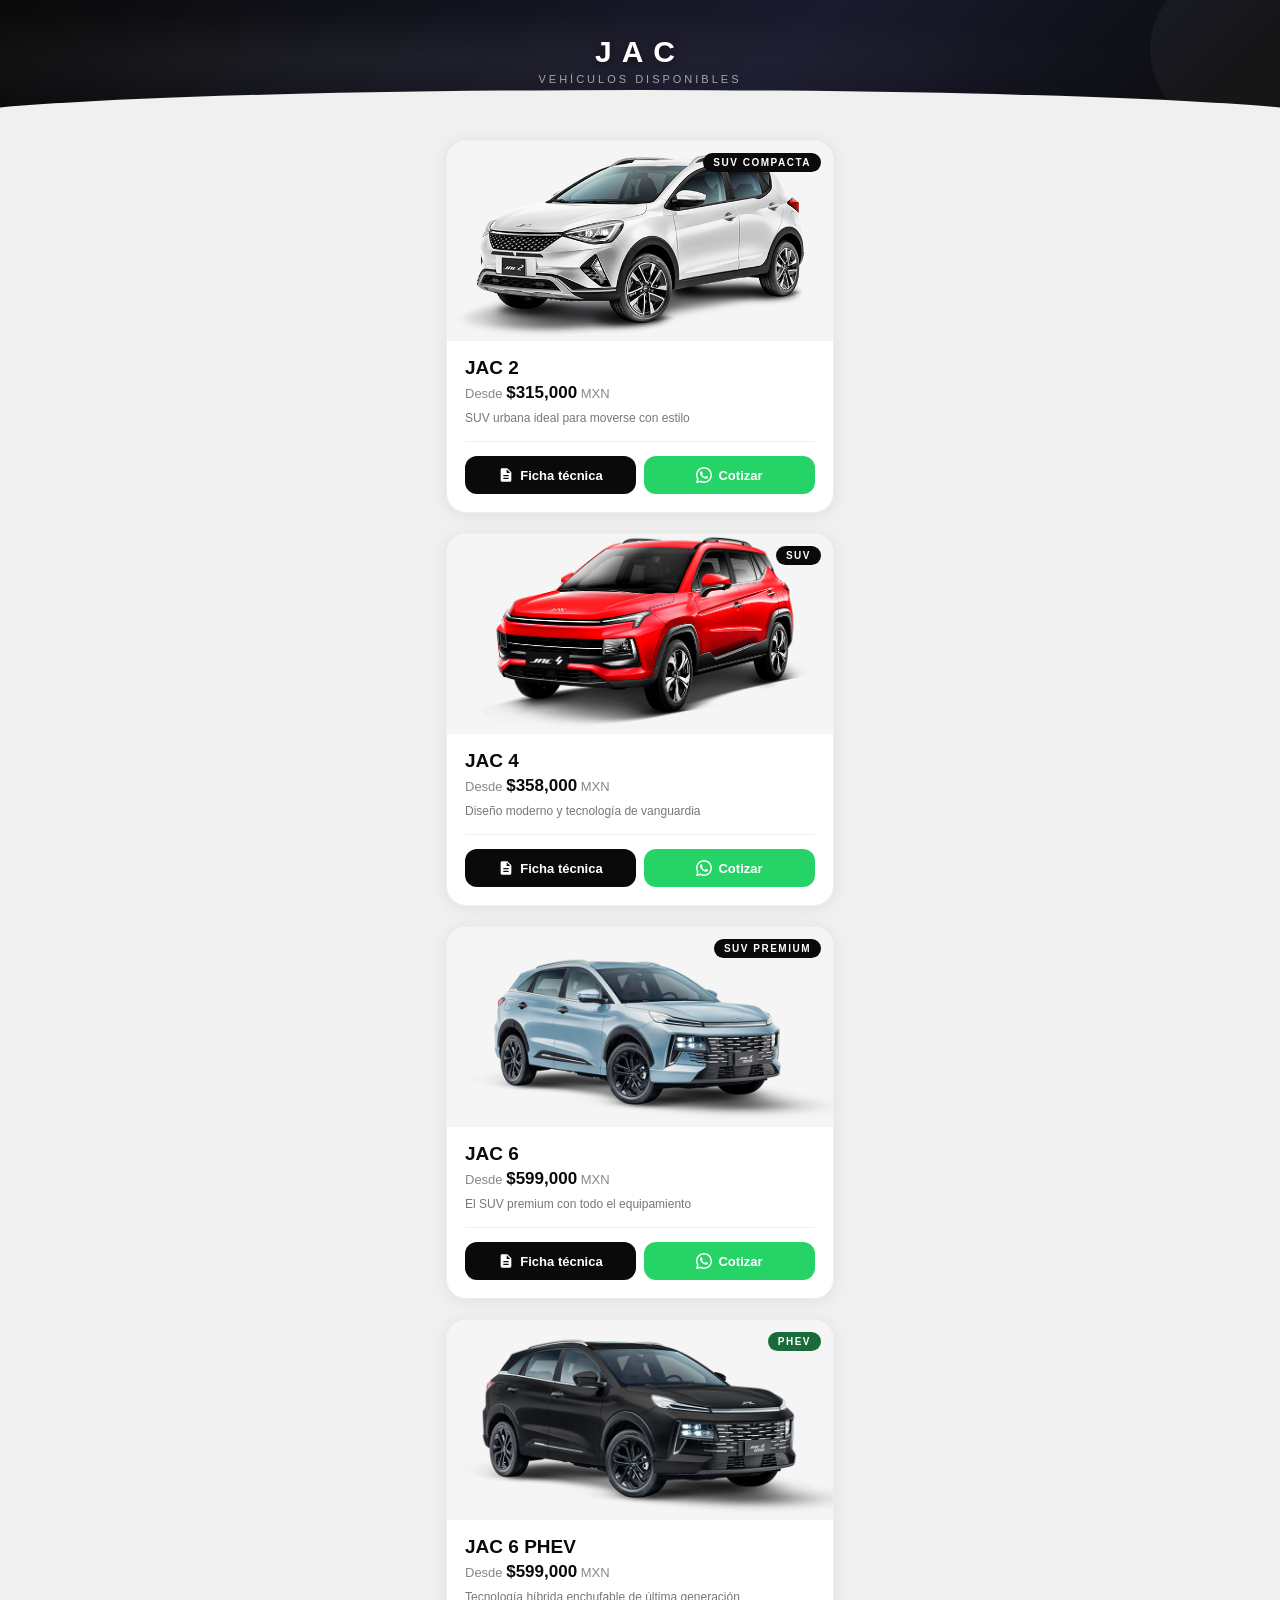
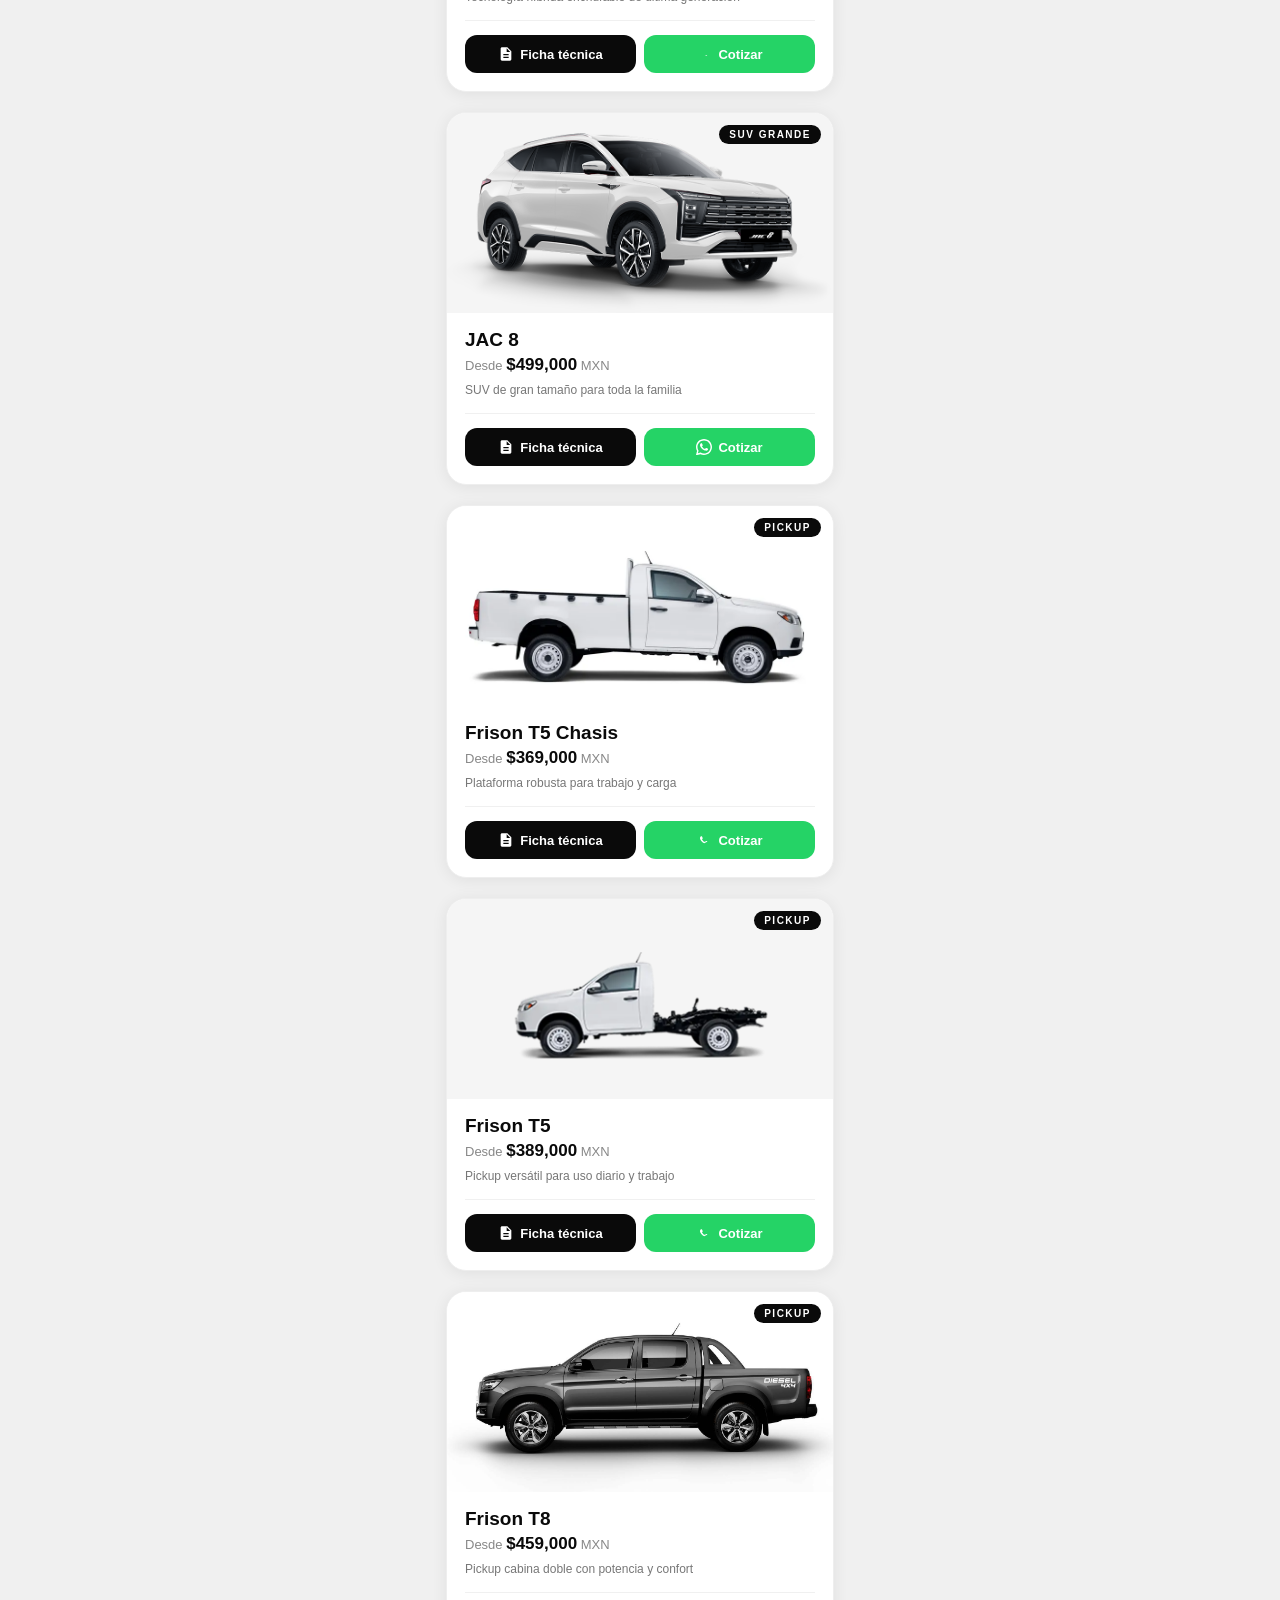
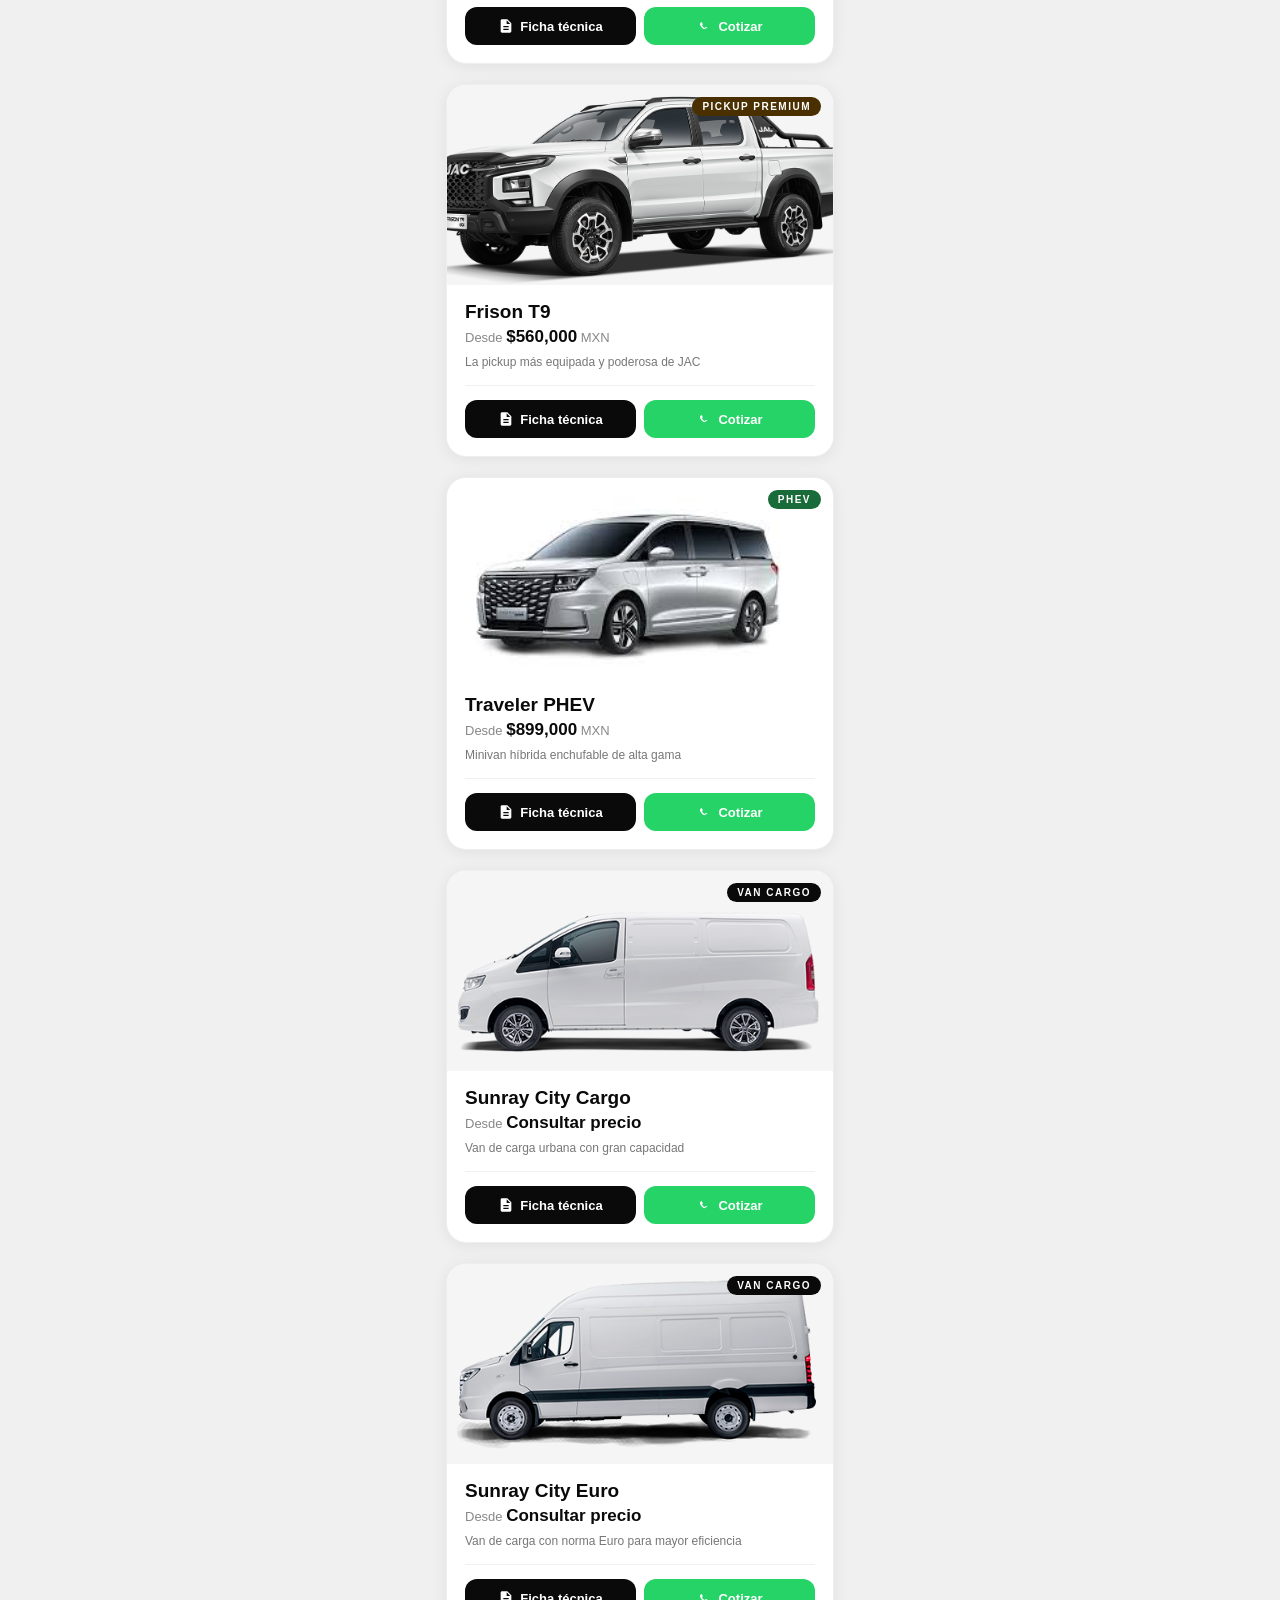
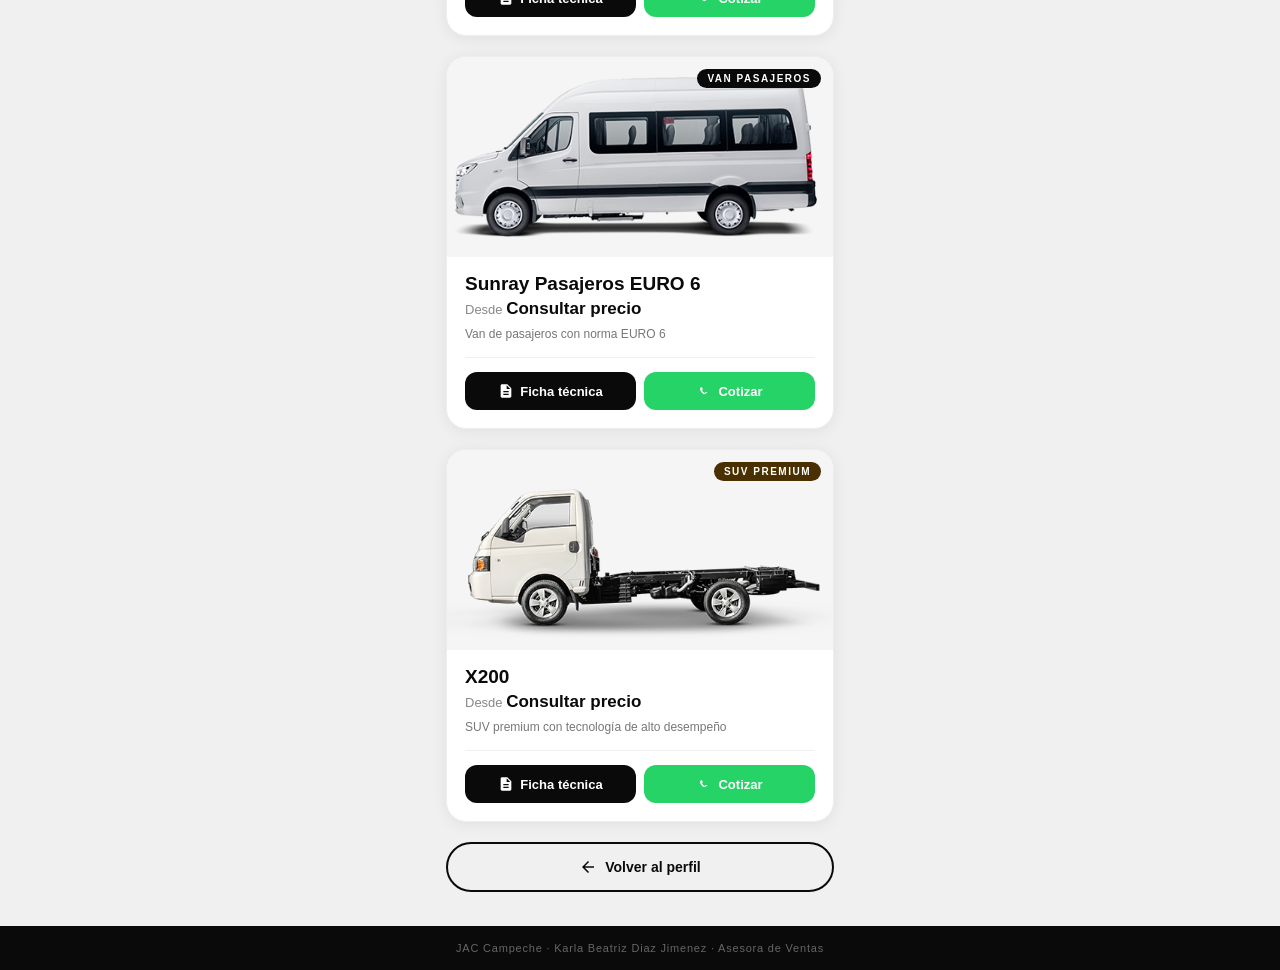
==== commit f21a36cd: "vehiculos" ====
--- a/autos.html
+++ b/autos.html
@@ -18,7 +18,6 @@
 
 <div class="container">
 
-  <!-- JAC 2 -->
   <div class="card">
     <div class="card-badge">SUV Compacta</div>
     <img src="src/jac2.jpg" alt="JAC 2">
@@ -39,7 +38,6 @@
     </div>
   </div>
 
-  <!-- JAC 4 -->
   <div class="card">
     <div class="card-badge">SUV</div>
     <img src="src/jac4.jpg" alt="JAC 4">
@@ -60,7 +58,6 @@
     </div>
   </div>
 
-  <!-- JAC 6 -->
   <div class="card">
     <div class="card-badge">SUV Premium</div>
     <img src="src/jac6.jpg" alt="JAC 6">
@@ -81,7 +78,6 @@
     </div>
   </div>
 
-  <!-- JAC 6 PHEV -->
   <div class="card">
     <div class="card-badge badge-phev">PHEV</div>
     <img src="src/jac6phev.jpg" alt="JAC 6 PHEV">
@@ -95,14 +91,13 @@
           Ficha técnica
         </a>
         <a href="https://wa.me/5219811570813" target="_blank" class="btn-wa">
-          <svg viewBox="0 0 24 24" fill="currentColor" width="16" height="16"><path d="M17.472 14.382c-.297-.149-1.758-.867-2.03-.967c-.273-.099-.471-.148-.67.15c-.197.297-.767.966-.94 1.164c-.173.199-.347.223-.644.075c-.297-.15-1.255-.463-2.39-1.475c-.883-.788-1.48-1.761-1.653-2.059c-.173-.297-.018-.458.13-.606c.134-.133.298-.347.446-.52c.149-.174.198-.298.298-.497c.099-.198.05-.371-.025-.52c-.075-.149-.669-1.612-.916-2.207c-.242-.579-.487-.5-.669-.51c-.173-.008-.371-.01-.57-.01c-.198 0-.52.074-.792.372c-.272.297-1.04 1.016-1.04 2.479c0 1.462 1.065 2.875 1.213 3.074c.149.198 2.096 3.2 5.077 4.487c.709.306 1.262.489 1.694.625c.712.227 1.36.195 1.871.118c.571-.085 1.758-.719 2.006-1.413c.248-.694.248-1.289.173-1.413c-.074-.124-.272-.198-.57-.347zM12 0C5.373 0 0 5.373 0 12c0 2.127.558 4.121 1.531 5.847L.057 23.578a.563.563 0 00.666.726l5.898-1.545A11.945 11.945 0 0012 24c6.627 0 12-5.373 12-12S18.627 0 12 0zm0 21.818a9.805 9.805 0 01-5.032-1.386l-.361-.215-3.739.98.998-3.638-.235-.374A9.817 9.817 0 012.182 12C2.182 6.57 6.57 2.182 12 2.182S21.818 6.57 21.818 12 17.43 21.818 12 21.818z"/></svg>
-          Cotizar
-        </a>
-      </div>
-    </div>
-  </div>
-
-  <!-- JAC 8 -->
+          <svg viewBox="0 0 24 24" fill="currentColor" width="16" height="16"><path d="M17.472 14.382c-.297-.149-1.758-.867-2.03-.967c-.273-.099-.471-.148-.67.15c-.197.297-.767.966-.94 1.164c-.173.199-.347.223-.644.075c-.297-.15-1.255-.463-2.39 Anglo-Saxon-1.475c-.883-.788-1.48-1.761-1.653-2.059c-.173-.297-.018-.458.13-.606c.134-.133.298-.347.446-.52c.149-.174.198-.298.298-.497c.099-.198.05-.371-.025-.52c-.075-.149-.669-1.612-.916-2.207c-.242-.579-.487-.5-.669-.51c-.173-.008-.371-.01-.57-.01c-.198 0-.52.074-.792.372c-.272.297-1.04 1.016-1.04 2.479c0 1.462 1.065 2.875 1.213 3.074c.149.198 2.096 3.2 5.077 4.487c.709.306 1.262.489 1.694.625c.712.227 1.36.195 1.871.118c.571-.085 1.758-.719 2.006-1.413c.248-.694.248-1.289.173-1.413c-.074-.124-.272-.198-.57-.347zM12 0C5.373 0 0 5.373 0 12c0 2.127.558 4.121 1.531 5.847L.057 23.578a.563.563 0 00.666.726l5.898-1.545A11.945 11.945 0 0012 24c6.627 0 12-5.373 12-12S18.627 0 12 0zm0 21.818a9.805 9.805 0 01-5.032-1.386l-.361-.215-3.739.98.998-3.638-.235-.374A9.817 9.817 0 012.182 12C2.182 6.57 6.57 2.182 12 2.182S21.818 6.57 21.818 12 17.43 21.818 12 21.818z"/></svg>
+          Cotizar
+        </a>
+      </div>
+    </div>
+  </div>
+
   <div class="card">
     <div class="card-badge">SUV Grande</div>
     <img src="src/jac8.jpg" alt="JAC 8">
@@ -123,7 +118,6 @@
     </div>
   </div>
 
-  <!-- FRISON T5 CHASIS -->
   <div class="card">
     <div class="card-badge">Pickup</div>
     <img src="src/frisont5c.jpg" alt="Frison T5 Chasis">
@@ -137,14 +131,13 @@
           Ficha técnica
         </a>
         <a href="https://wa.me/5219811570813" target="_blank" class="btn-wa">
-          <svg viewBox="0 0 24 24" fill="currentColor" width="16" height="16"><path d="M17.472 14.382c-.297-.149-1.758-.867-2.03-.967c-.273-.099-.471-.148-.67.15c-.197.297-.767.966-.94 1.164c-.173.199-.347.223-.644.075c-.297-.15-1.255-.463-2.39-1.475c-.883-.788-1.48-1.761-1.653-2.059c-.173-.297-.018-.458.13-.606c.134-.133.298-.347.446-.52c.149-.174.198-.298.298-.497c.099-.198.05-.371-.025-.52c-.075-.149-.669-1.612-.916-2.207c-.242-.579-.487-.5-.669-.51c-.173-.008-.371-.01-.57-.01c-.198 0-.52.074-.792.372c-.272.297-1.04 1.016-1.04 2.479c0 1.462 1.065 2.875 1.213 3.074c.149.198 2.096 3.2 5.077 4.487c.709.306 1.262.489 1.694.625c.712.227 1.36.195 1.871.118c.571-.085 1.758-.719 2.006-1.413c.248-.694.248-1.289.173-1.413c-.074-.124-.272-.198-.57-.347zM12 0C5.373 0 0 5.373 0 12c0 2.127.558 4.121 1.531 5.847L.057 23.578a.563.563 0 00.666.726l5.898-1.545A11.945 11.945 0 0012 24c6.627 0 12-5.373 12-12S18.627 0 12 0zm0 21.818a9.805 9.805 0 01-5.032-1.386l-.361-.215-3.739.98.998-3.638-.235-.374A9.817 9.817 0 012.182 12C2.182 6.57 6.57 2.182 12 2.182S21.818 6.57 21.818 12 17.43 21.818 12 21.818z"/></svg>
-          Cotizar
-        </a>
-      </div>
-    </div>
-  </div>
-
-  <!-- FRISON T5 -->
+          <svg viewBox="0 0 24 24" fill="currentColor" width="16" height="16"><path d="M17.472 14.382c-.297-.149-1.758-.867-2.03-.967c-.273-.099-.471-.148-.67.15c-.197.297-.767.966-.94 1.164c-.173.199-.347.223-.644.075c-.297-.15-1.255-.463-2.39-1.475c-.883-.788-1.48-1.761-1.653-2.059c-.173-.297-.018-.458.13-.606c.134-.133.298-.347.446-.52c.149-.174.198-.298.298-.497c.099-.198.05-.371-.025-.52c-.075-.149-.669-1.612-.916-2.207c-.242-.579-.487-.5-.669-.51c-.173-.008-.371-.01-.57-.01c-.198 0-.52.074-.792.372c-.272.297-1.04 1.016-1.04 2.479c0 1.462 1.065 2.875 1.213 3.074c.149.198 2.096 3.2 5.077 4.487c.709.306 1.262.489 Reg.-1.694.625c.712.227 1.36.195 1.871.118c.571-.085 1.758-.719 2.006-1.413c.248-.694.248-1.289.173-1.413c-.074-.124-.272-.198-.57-.347zM12 0C5.373 0 0 5.373 0 12c0 2.127.558 4.121 1.531 5.847L.057 23.578a.563.563 0 00.666.726l5.898-1.545A11.945 11.945 0 0012 24c6.627 0 12-5.373 12-12S18.627 0 12 0zm0 21.818a9.805 9.805 0 01-5.032-1.386l-.361-.215-3.739.98.998-3.638-.235-.374A9.817 9.817 0 012.182 12C2.182 6.57 6.57 2.182 12 2.182S21.818 6.57 21.818 12 17.43 21.818 12 21.818z"/></svg>
+          Cotizar
+        </a>
+      </div>
+    </div>
+  </div>
+
   <div class="card">
     <div class="card-badge">Pickup</div>
     <img src="src/frisont5.jpg" alt="Frison T5">
@@ -158,14 +151,13 @@
           Ficha técnica
         </a>
         <a href="https://wa.me/5219811570813" target="_blank" class="btn-wa">
-          <svg viewBox="0 0 24 24" fill="currentColor" width="16" height="16"><path d="M17.472 14.382c-.297-.149-1.758-.867-2.03-.967c-.273-.099-.471-.148-.67.15c-.197.297-.767.966-.94 1.164c-.173.199-.347.223-.644.075c-.297-.15-1.255-.463-2.39-1.475c-.883-.788-1.48-1.761-1.653-2.059c-.173-.297-.018-.458.13-.606c.134-.133.298-.347.446-.52c.149-.174.198-.298.298-.497c.099-.198.05-.371-.025-.52c-.075-.149-.669-1.612-.916-2.207c-.242-.579-.487-.5-.669-.51c-.173-.008-.371-.01-.57-.01c-.198 0-.52.074-.792.372c-.272.297-1.04 1.016-1.04 2.479c0 1.462 1.065 2.875 1.213 3.074c.149.198 2.096 3.2 5.077 4.487c.709.306 1.262.489 1.694.625c.712.227 1.36.195 1.871.118c.571-.085 1.758-.719 2.006-1.413c.248-.694.248-1.289.173-1.413c-.074-.124-.272-.198-.57-.347zM12 0C5.373 0 0 5.373 0 12c0 2.127.558 4.121 1.531 5.847L.057 23.578a.563.563 0 00.666.726l5.898-1.545A11.945 11.945 0 0012 24c6.627 0 12-5.373 12-12S18.627 0 12 0zm0 21.818a9.805 9.805 0 01-5.032-1.386l-.361-.215-3.739.98.998-3.638-.235-.374A9.817 9.817 0 012.182 12C2.182 6.57 6.57 2.182 12 2.182S21.818 6.57 21.818 12 17.43 21.818 12 21.818z"/></svg>
-          Cotizar
-        </a>
-      </div>
-    </div>
-  </div>
-
-  <!-- FRISON T8 -->
+          <svg viewBox="0 0 24 24" fill="currentColor" width="16" height="16"><path d="M17.472 14.382c-.297-.149-1.758-.867-2.03-.967c-.273-.099-.471-.148-.67.15c-.197.297-.767.966-.94 1.164c-.173.199-.347.223-.644.075c-.297-.15-1.255-.463-2.39-1.475c-.883-.788-1.48-1.761-1.653-2.059c-.173-.297-.018-.458.13-.606c.134-.133.298-.347.446-.52c.149-.174.198-.298.298-.497c.099-.198.05-.371-.025-.52c-.075-.149-.669-1.612-.916-2.207c-.242-.579-.487-.5-.669-.51c-.173-.008-.371-.01-.57-.01c-.198 0-.52.074-.792.372c-.272.297-1.04 1.016-1.04 2.479c0 1.462 1.065 2.875 1.213 3.074c.149.198 2.096 3.2 5.077 4.487c.709.306 1.262.489 Reg.-1.694.625c.712.227 1.36.195 1.871.118c.571-.085 1.758-.719 2.006-1.413c.248-.694.248-1.289.173-1.413c-.074-.124-.272-.198-.57-.347zM12 0C5.373 0 0 5.373 0 12c0 2.127.558 4.121 1.531 5.847L.057 23.578a.563.563 0 00.666.726l5.898-1.545A11.945 11.945 0 0012 24c6.627 0 12-5.373 12-12S18.627 0 12 0zm0 21.818a9.805 9.805 0 01-5.032-1.386l-.361-.215-3.739.98.998-3.638-.235-.374A9.817 9.817 0 012.182 12C2.182 6.57 6.57 2.182 12 2.182S21.818 6.57 21.818 12 17.43 21.818 12 21.818z"/></svg>
+          Cotizar
+        </a>
+      </div>
+    </div>
+  </div>
+
   <div class="card">
     <div class="card-badge">Pickup</div>
     <img src="src/frisonT8.jpg" alt="Frison T8">
@@ -179,14 +171,13 @@
           Ficha técnica
         </a>
         <a href="https://wa.me/5219811570813" target="_blank" class="btn-wa">
-          <svg viewBox="0 0 24 24" fill="currentColor" width="16" height="16"><path d="M17.472 14.382c-.297-.149-1.758-.867-2.03-.967c-.273-.099-.471-.148-.67.15c-.197.297-.767.966-.94 1.164c-.173.199-.347.223-.644.075c-.297-.15-1.255-.463-2.39-1.475c-.883-.788-1.48-1.761-1.653-2.059c-.173-.297-.018-.458.13-.606c.134-.133.298-.347.446-.52c.149-.174.198-.298.298-.497c.099-.198.05-.371-.025-.52c-.075-.149-.669-1.612-.916-2.207c-.242-.579-.487-.5-.669-.51c-.173-.008-.371-.01-.57-.01c-.198 0-.52.074-.792.372c-.272.297-1.04 1.016-1.04 2.479c0 1.462 1.065 2.875 1.213 3.074c.149.198 2.096 3.2 5.077 4.487c.709.306 1.262.489 1.694.625c.712.227 1.36.195 1.871.118c.571-.085 1.758-.719 2.006-1.413c.248-.694.248-1.289.173-1.413c-.074-.124-.272-.198-.57-.347zM12 0C5.373 0 0 5.373 0 12c0 2.127.558 4.121 1.531 5.847L.057 23.578a.563.563 0 00.666.726l5.898-1.545A11.945 11.945 0 0012 24c6.627 0 12-5.373 12-12S18.627 0 12 0zm0 21.818a9.805 9.805 0 01-5.032-1.386l-.361-.215-3.739.98.998-3.638-.235-.374A9.817 9.817 0 012.182 12C2.182 6.57 6.57 2.182 12 2.182S21.818 6.57 21.818 12 17.43 21.818 12 21.818z"/></svg>
-          Cotizar
-        </a>
-      </div>
-    </div>
-  </div>
-
-  <!-- FRISON T9 -->
+          <svg viewBox="0 0 24 24" fill="currentColor" width="16" height="16"><path d="M17.472 14.382c-.297-.149-1.758-.867-2.03-.967c-.273-.099-.471-.148-.67.15c-.197.297-.767.966-.94 1.164c-.173.199-.347.223-.644.075c-.297-.15-1.255-.463-2.39-1.475c-.883-.788-1.48-1.761-1.653-2.059c-.173-.297-.018-.458.13-.606c.134-.133.298-.347.446-.52c.149-.174.198-.298.298-.497c.099-.198.05-.371-.025-.52c-.075-.149-.669-1.612-.916-2.207c-.242-.579-.487-.5-.669-.51c-.173-.008-.371-.01-.57-.01c-.198 0-.52.074-.792.372c-.272.297-1.04 1.016-1.04 2.479c0 1.462 1.065 2.875 1.213 3.074c.149.198 2.096 3.2 5.077 4.487c.709.306 1.262.489 Reg.-1.694.625c.712.227 1.36.195 1.871.118c.571-.085 1.758-.719 2.006-1.413c.248-.694.248-1.289.173-1.413c-.074-.124-.272-.198-.57-.347zM12 0C5.373 0 0 5.373 0 12c0 2.127.558 4.121 1.531 5.847L.057 23.578a.563.563 0 00.666.726l5.898-1.545A11.945 11.945 0 0012 24c6.627 0 12-5.373 12-12S18.627 0 12 0zm0 21.818a9.805 9.805 0 01-5.032-1.386l-.361-.215-3.739.98.998-3.638-.235-.374A9.817 9.817 0 012.182 12C2.182 6.57 6.57 2.182 12 2.182S21.818 6.57 21.818 12 17.43 21.818 12 21.818z"/></svg>
+          Cotizar
+        </a>
+      </div>
+    </div>
+  </div>
+
   <div class="card">
     <div class="card-badge badge-premium">Pickup Premium</div>
     <img src="src/frisont9.jpg" alt="Frison T9">
@@ -200,14 +191,13 @@
           Ficha técnica
         </a>
         <a href="https://wa.me/5219811570813" target="_blank" class="btn-wa">
-          <svg viewBox="0 0 24 24" fill="currentColor" width="16" height="16"><path d="M17.472 14.382c-.297-.149-1.758-.867-2.03-.967c-.273-.099-.471-.148-.67.15c-.197.297-.767.966-.94 1.164c-.173.199-.347.223-.644.075c-.297-.15-1.255-.463-2.39-1.475c-.883-.788-1.48-1.761-1.653-2.059c-.173-.297-.018-.458.13-.606c.134-.133.298-.347.446-.52c.149-.174.198-.298.298-.497c.099-.198.05-.371-.025-.52c-.075-.149-.669-1.612-.916-2.207c-.242-.579-.487-.5-.669-.51c-.173-.008-.371-.01-.57-.01c-.198 0-.52.074-.792.372c-.272.297-1.04 1.016-1.04 2.479c0 1.462 1.065 2.875 1.213 3.074c.149.198 2.096 3.2 5.077 4.487c.709.306 1.262.489 1.694.625c.712.227 1.36.195 1.871.118c.571-.085 1.758-.719 2.006-1.413c.248-.694.248-1.289.173-1.413c-.074-.124-.272-.198-.57-.347zM12 0C5.373 0 0 5.373 0 12c0 2.127.558 4.121 1.531 5.847L.057 23.578a.563.563 0 00.666.726l5.898-1.545A11.945 11.945 0 0012 24c6.627 0 12-5.373 12-12S18.627 0 12 0zm0 21.818a9.805 9.805 0 01-5.032-1.386l-.361-.215-3.739.98.998-3.638-.235-.374A9.817 9.817 0 012.182 12C2.182 6.57 6.57 2.182 12 2.182S21.818 6.57 21.818 12 17.43 21.818 12 21.818z"/></svg>
-          Cotizar
-        </a>
-      </div>
-    </div>
-  </div>
-
-  <!-- TRAVELER PHEV -->
+          <svg viewBox="0 0 24 24" fill="currentColor" width="16" height="16"><path d="M17.472 14.382c-.297-.149-1.758-.867-2.03-.967c-.273-.099-.471-.148-.67.15c-.197.297-.767.966-.94 1.164c-.173.199-.347.223-.644.075c-.297-.15-1.255-.463-2.39-1.475c-.883-.788-1.48-1.761-1.653-2.059c-.173-.297-.018-.458.13-.606c.134-.133.298-.347.446-.52c.149-.174.198-.298.298-.497c.099-.198.05-.371-.025-.52c-.075-.149-.669-1.612-.916-2.207c-.242-.579-.487-.5-.669-.51c-.173-.008-.371-.01-.57-.01c-.198 0-.52.074-.792.372c-.272.297-1.04 1.016-1.04 2.479c0 1.462 1.065 2.875 1.213 3.074c.149.198 2.096 3.2 5.077 4.487c.709.306 1.262.489 Reg.-1.694.625c.712.227 1.36.195 1.871.118c.571-.085 1.758-.719 2.006-1.413c.248-.694.248-1.289.173-1.413c-.074-.124-.272-.198-.57-.347zM12 0C5.373 0 0 5.373 0 12c0 2.127.558 4.121 1.531 5.847L.057 23.578a.563.563 0 00.666.726l5.898-1.545A11.945 11.945 0 0012 24c6.627 0 12-5.373 12-12S18.627 0 12 0zm0 21.818a9.805 9.805 0 01-5.032-1.386l-.361-.215-3.739.98.998-3.638-.235-.374A9.817 9.817 0 012.182 12C2.182 6.57 6.57 2.182 12 2.182S21.818 6.57 21.818 12 17.43 21.818 12 21.818z"/></svg>
+          Cotizar
+        </a>
+      </div>
+    </div>
+  </div>
+
   <div class="card">
     <div class="card-badge badge-phev">PHEV</div>
     <img src="src/travelerphev.jpg" alt="Traveler PHEV">
@@ -221,7 +211,87 @@
           Ficha técnica
         </a>
         <a href="https://wa.me/5219811570813" target="_blank" class="btn-wa">
-          <svg viewBox="0 0 24 24" fill="currentColor" width="16" height="16"><path d="M17.472 14.382c-.297-.149-1.758-.867-2.03-.967c-.273-.099-.471-.148-.67.15c-.197.297-.767.966-.94 1.164c-.173.199-.347.223-.644.075c-.297-.15-1.255-.463-2.39-1.475c-.883-.788-1.48-1.761-1.653-2.059c-.173-.297-.018-.458.13-.606c.134-.133.298-.347.446-.52c.149-.174.198-.298.298-.497c.099-.198.05-.371-.025-.52c-.075-.149-.669-1.612-.916-2.207c-.242-.579-.487-.5-.669-.51c-.173-.008-.371-.01-.57-.01c-.198 0-.52.074-.792.372c-.272.297-1.04 1.016-1.04 2.479c0 1.462 1.065 2.875 1.213 3.074c.149.198 2.096 3.2 5.077 4.487c.709.306 1.262.489 1.694.625c.712.227 1.36.195 1.871.118c.571-.085 1.758-.719 2.006-1.413c.248-.694.248-1.289.173-1.413c-.074-.124-.272-.198-.57-.347zM12 0C5.373 0 0 5.373 0 12c0 2.127.558 4.121 1.531 5.847L.057 23.578a.563.563 0 00.666.726l5.898-1.545A11.945 11.945 0 0012 24c6.627 0 12-5.373 12-12S18.627 0 12 0zm0 21.818a9.805 9.805 0 01-5.032-1.386l-.361-.215-3.739.98.998-3.638-.235-.374A9.817 9.817 0 012.182 12C2.182 6.57 6.57 2.182 12 2.182S21.818 6.57 21.818 12 17.43 21.818 12 21.818z"/></svg>
+          <svg viewBox="0 0 24 24" fill="currentColor" width="16" height="16"><path d="M17.472 14.382c-.297-.149-1.758-.867-2.03-.967c-.273-.099-.471-.148-.67.15c-.197.297-.767.966-.94 1.164c-.173.199-.347.223-.644.075c-.297-.15-1.255-.463-2.39-1.475c-.883-.788-1.48-1.761-1.653-2.059c-.173-.297-.018-.458.13-.606c.134-.133.298-.347.446-.52c.149-.174.198-.298.298-.497c.099-.198.05-.371-.025-.52c-.075-.149-.669-1.612-.916-2.207c-.242-.579-.487-.5-.669-.51c-.173-.008-.371-.01-.57-.01c-.198 0-.52.074-.792.372c-.272.297-1.04 1.016-1.04 2.479c0 1.462 1.065 2.875 1.213 3.074c.149.198 2.096 3.2 5.077 4.487c.709.306 1.262.489 Reg.-1.694.625c.712.227 1.36.195 1.871.118c.571-.085 1.758-.719 2.006-1.413c.248-.694.248-1.289.173-1.413c-.074-.124-.272-.198-.57-.347zM12 0C5.373 0 0 5.373 0 12c0 2.127.558 4.121 1.531 5.847L.057 23.578a.563.563 0 00.666.726l5.898-1.545A11.945 11.945 0 0012 24c6.627 0 12-5.373 12-12S18.627 0 12 0zm0 21.818a9.805 9.805 0 01-5.032-1.386l-.361-.215-3.739.98.998-3.638-.235-.374A9.817 9.817 0 012.182 12C2.182 6.57 6.57 2.182 12 2.182S21.818 6.57 21.818 12 17.43 21.818 12 21.818z"/></svg>
+          Cotizar
+        </a>
+      </div>
+    </div>
+  </div>
+
+  <div class="card">
+    <div class="card-badge">Van Cargo</div>
+    <img src="src/sunraycargo.jpg" alt="Sunray City Cargo">
+    <div class="card-body">
+      <h2>Sunray City Cargo</h2>
+      <p class="price">Desde <strong>Consultar precio</strong></p>
+      <p class="tagline">Van de carga urbana con gran capacidad</p>
+      <div class="card-actions">
+        <a href="fichas/sunraycity.pdf" target="_blank" class="btn-ver">
+          <svg viewBox="0 0 24 24" fill="currentColor" width="16" height="16"><path d="M14 2H6c-1.1 0-2 .9-2 2v16c0 1.1.9 2 2 2h12c1.1 0 2-.9 2-2V8l-6-6zm2 16H8v-2h8v2zm0-4H8v-2h8v2zm-3-5V3.5L18.5 9H13z"/></svg>
+          Ficha técnica
+        </a>
+        <a href="https://wa.me/5219811570813" target="_blank" class="btn-wa">
+          <svg viewBox="0 0 24 24" fill="currentColor" width="16" height="16"><path d="M17.472 14.382c-.297-.149-1.758-.867-2.03-.967c-.273-.099-.471-.148-.67.15c-.197.297-.767.966-.94 1.164c-.173.199-.347.223-.644.075c-.297-.15-1.255-.463-2.39-1.475c-.883-.788-1.48-1.761-1.653-2.059c-.173-.297-.018-.458.13-.606c.134-.133.298-.347.446-.52c.149-.174.198-.298.298-.497c.099-.198.05-.371-.025-.52c-.075-.149-.669-1.612-.916-2.207c-.242-.579-.487-.5-.669-.51c-.173-.008-.371-.01-.57-.01c-.198 0-.52.074-.792.372c-.272.297-1.04 1.016-1.04 2.479c0 1.462 1.065 2.875 1.213 3.074c.149.198 2.096 3.2 5.077 4.487c.709.306 1.262.489 Reg.-1.694.625c.712.227 1.36.195 1.871.118c.571-.085 1.758-.719 2.006-1.413c.248-.694.248-1.289.173-1.413c-.074-.124-.272-.198-.57-.347zM12 0C5.373 0 0 5.373 0 12c0 2.127.558 4.121 1.531 5.847L.057 23.578a.563.563 0 00.666.726l5.898-1.545A11.945 11.945 0 0012 24c6.627 0 12-5.373 12-12S18.627 0 12 0zm0 21.818a9.805 9.805 0 01-5.032-1.386l-.361-.215-3.739.98.998-3.638-.235-.374A9.817 9.817 0 012.182 12C2.182 6.57 6.57 2.182 12 2.182S21.818 6.57 21.818 12 17.43 21.818 12 21.818z"/></svg>
+          Cotizar
+        </a>
+      </div>
+    </div>
+  </div>
+
+  <div class="card">
+    <div class="card-badge">Van Cargo</div>
+    <img src="src/sunrayeuro.jpg" alt="Sunray City Euro">
+    <div class="card-body">
+      <h2>Sunray City Euro</h2>
+      <p class="price">Desde <strong>Consultar precio</strong></p>
+      <p class="tagline">Van de carga con norma Euro para mayor eficiencia</p>
+      <div class="card-actions">
+        <a href="fichas/sunrayeuro.pdf" target="_blank" class="btn-ver">
+          <svg viewBox="0 0 24 24" fill="currentColor" width="16" height="16"><path d="M14 2H6c-1.1 0-2 .9-2 2v16c0 1.1.9 2 2 2h12c1.1 0 2-.9 2-2V8l-6-6zm2 16H8v-2h8v2zm0-4H8v-2h8v2zm-3-5V3.5L18.5 9H13z"/></svg>
+          Ficha técnica
+        </a>
+        <a href="https://wa.me/5219811570813" target="_blank" class="btn-wa">
+          <svg viewBox="0 0 24 24" fill="currentColor" width="16" height="16"><path d="M17.472 14.382c-.297-.149-1.758-.867-2.03-.967c-.273-.099-.471-.148-.67.15c-.197.297-.767.966-.94 1.164c-.173.199-.347.223-.644.075c-.297-.15-1.255-.463-2.39-1.475c-.883-.788-1.48-1.761-1.653-2.059c-.173-.297-.018-.458.13-.606c.134-.133.298-.347.446-.52c.149-.174.198-.298.298-.497c.099-.198.05-.371-.025-.52c-.075-.149-.669-1.612-.916-2.207c-.242-.579-.487-.5-.669-.51c-.173-.008-.371-.01-.57-.01c-.198 0-.52.074-.792.372c-.272.297-1.04 1.016-1.04 2.479c0 1.462 1.065 2.875 1.213 3.074c.149.198 2.096 3.2 5.077 4.487c.709.306 1.262.489 Reg.-1.694.625c.712.227 1.36.195 1.871.118c.571-.085 1.758-.719 2.006-1.413c.248-.694.248-1.289.173-1.413c-.074-.124-.272-.198-.57-.347zM12 0C5.373 0 0 5.373 0 12c0 2.127.558 4.121 1.531 5.847L.057 23.578a.563.563 0 00.666.726l5.898-1.545A11.945 11.945 0 0012 24c6.627 0 12-5.373 12-12S18.627 0 12 0zm0 21.818a9.805 9.805 0 01-5.032-1.386l-.361-.215-3.739.98.998-3.638-.235-.374A9.817 9.817 0 012.182 12C2.182 6.57 6.57 2.182 12 2.182S21.818 6.57 21.818 12 17.43 21.818 12 21.818z"/></svg>
+          Cotizar
+        </a>
+      </div>
+    </div>
+  </div>
+
+  <div class="card">
+    <div class="card-badge">Van Pasajeros</div>
+    <img src="src/sunraypasajeros.jpg" alt="Sunray Pasajeros EURO 6">
+    <div class="card-body">
+      <h2>Sunray Pasajeros EURO 6</h2>
+      <p class="price">Desde <strong>Consultar precio</strong></p>
+      <p class="tagline">Van de pasajeros con norma EURO 6</p>
+      <div class="card-actions">
+        <a href="fichas/sunraypasajeros.pdf" target="_blank" class="btn-ver">
+          <svg viewBox="0 0 24 24" fill="currentColor" width="16" height="16"><path d="M14 2H6c-1.1 0-2 .9-2 2v16c0 1.1.9 2 2 2h12c1.1 0 2-.9 2-2V8l-6-6zm2 16H8v-2h8v2zm0-4H8v-2h8v2zm-3-5V3.5L18.5 9H13z"/></svg>
+          Ficha técnica
+        </a>
+        <a href="https://wa.me/5219811570813" target="_blank" class="btn-wa">
+          <svg viewBox="0 0 24 24" fill="currentColor" width="16" height="16"><path d="M17.472 14.382c-.297-.149-1.758-.867-2.03-.967c-.273-.099-.471-.148-.67.15c-.197.297-.767.966-.94 1.164c-.173.199-.347.223-.644.075c-.297-.15-1.255-.463-2.39-1.475c-.883-.788-1.48-1.761-1.653-2.059c-.173-.297-.018-.458.13-.606c.134-.133.298-.347.446-.52c.149-.174.198-.298.298-.497c.099-.198.05-.371-.025-.52c-.075-.149-.669-1.612-.916-2.207c-.242-.579-.487-.5-.669-.51c-.173-.008-.371-.01-.57-.01c-.198 0-.52.074-.792.372c-.272.297-1.04 1.016-1.04 2.479c0 1.462 1.065 2.875 1.213 3.074c.149.198 2.096 3.2 5.077 4.487c.709.306 1.262.489 Reg.-1.694.625c.712.227 1.36.195 1.871.118c.571-.085 1.758-.719 2.006-1.413c.248-.694.248-1.289.173-1.413c-.074-.124-.272-.198-.57-.347zM12 0C5.373 0 0 5.373 0 12c0 2.127.558 4.121 1.531 5.847L.057 23.578a.563.563 0 00.666.726l5.898-1.545A11.945 11.945 0 0012 24c6.627 0 12-5.373 12-12S18.627 0 12 0zm0 21.818a9.805 9.805 0 01-5.032-1.386l-.361-.215-3.739.98.998-3.638-.235-.374A9.817 9.817 0 012.182 12C2.182 6.57 6.57 2.182 12 2.182S21.818 6.57 21.818 12 17.43 21.818 12 21.818z"/></svg>
+          Cotizar
+        </a>
+      </div>
+    </div>
+  </div>
+
+  <div class="card">
+    <div class="card-badge badge-premium">SUV Premium</div>
+    <img src="src/x200.jpg" alt="X200">
+    <div class="card-body">
+      <h2>X200</h2>
+      <p class="price">Desde <strong>Consultar precio</strong></p>
+      <p class="tagline">SUV premium con tecnología de alto desempeño</p>
+      <div class="card-actions">
+        <a href="fichas/x200.pdf" target="_blank" class="btn-ver">
+          <svg viewBox="0 0 24 24" fill="currentColor" width="16" height="16"><path d="M14 2H6c-1.1 0-2 .9-2 2v16c0 1.1.9 2 2 2h12c1.1 0 2-.9 2-2V8l-6-6zm2 16H8v-2h8v2zm0-4H8v-2h8v2zm-3-5V3.5L18.5 9H13z"/></svg>
+          Ficha técnica
+        </a>
+        <a href="https://wa.me/5219811570813" target="_blank" class="btn-wa">
+          <svg viewBox="0 0 24 24" fill="currentColor" width="16" height="16"><path d="M17.472 14.382c-.297-.149-1.758-.867-2.03-.967c-.273-.099-.471-.148-.67.15c-.197.297-.767.966-.94 1.164c-.173.199-.347.223-.644.075c-.297-.15-1.255-.463-2.39-1.475c-.883-.788-1.48-1.761-1.653-2.059c-.173-.297-.018-.458.13-.606c.134-.133.298-.347.446-.52c.149-.174.198-.298.298-.497c.099-.198.05-.371-.025-.52c-.075-.149-.669-1.612-.916-2.207c-.242-.579-.487-.5-.669-.51c-.173-.008-.371-.01-.57-.01c-.198 0-.52.074-.792.372c-.272.297-1.04 1.016-1.04 2.479c0 1.462 1.065 2.875 1.213 3.074c.149.198 2.096 3.2 5.077 4.487c.709.306 1.262.489 Reg.-1.694.625c.712.227 1.36.195 1.871.118c.571-.085 1.758-.719 2.006-1.413c.248-.694.248-1.289.173-1.413c-.074-.124-.272-.198-.57-.347zM12 0C5.373 0 0 5.373 0 12c0 2.127.558 4.121 1.531 5.847L.057 23.578a.563.563 0 00.666.726l5.898-1.545A11.945 11.945 0 0012 24c6.627 0 12-5.373 12-12S18.627 0 12 0zm0 21.818a9.805 9.805 0 01-5.032-1.386l-.361-.215-3.739.98.998-3.638-.235-.374A9.817 9.817 0 012.182 12C2.182 6.57 6.57 2.182 12 2.182S21.818 6.57 21.818 12 17.43 21.818 12 21.818z"/></svg>
           Cotizar
         </a>
       </div>
